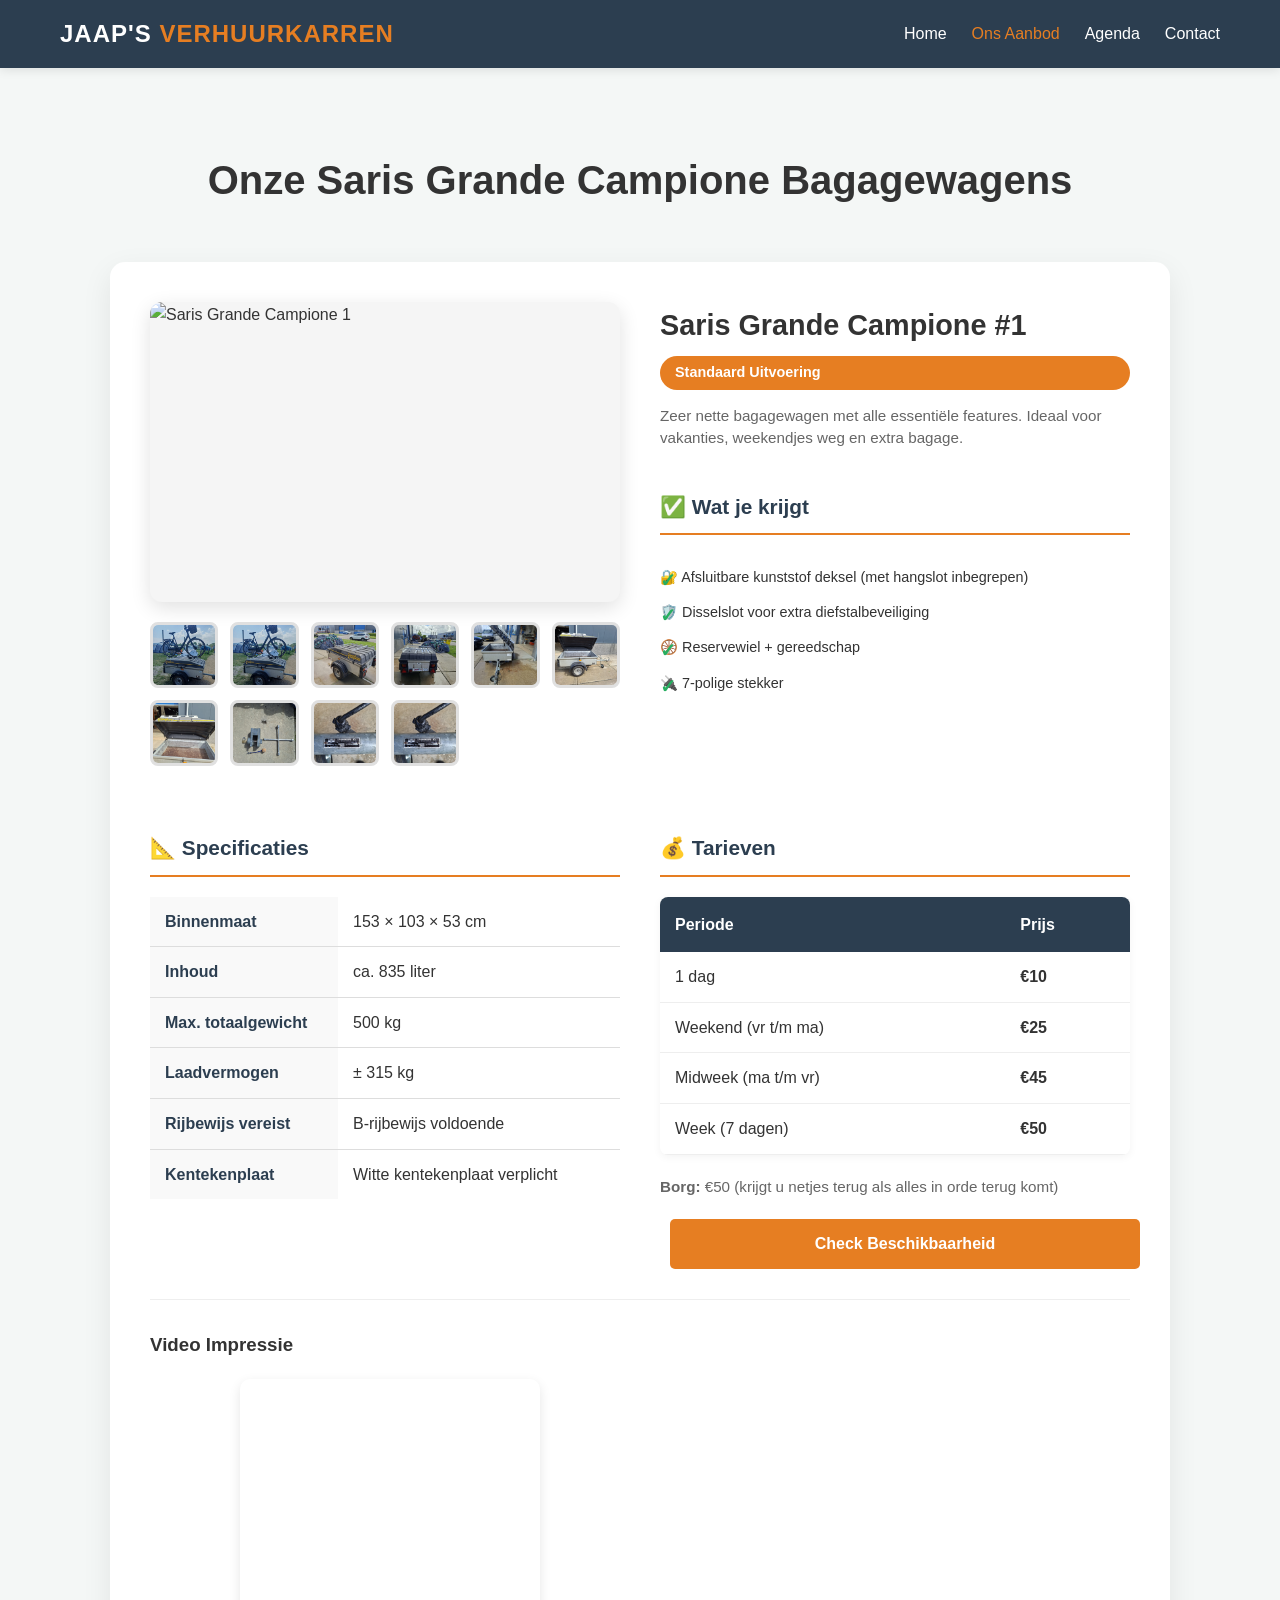
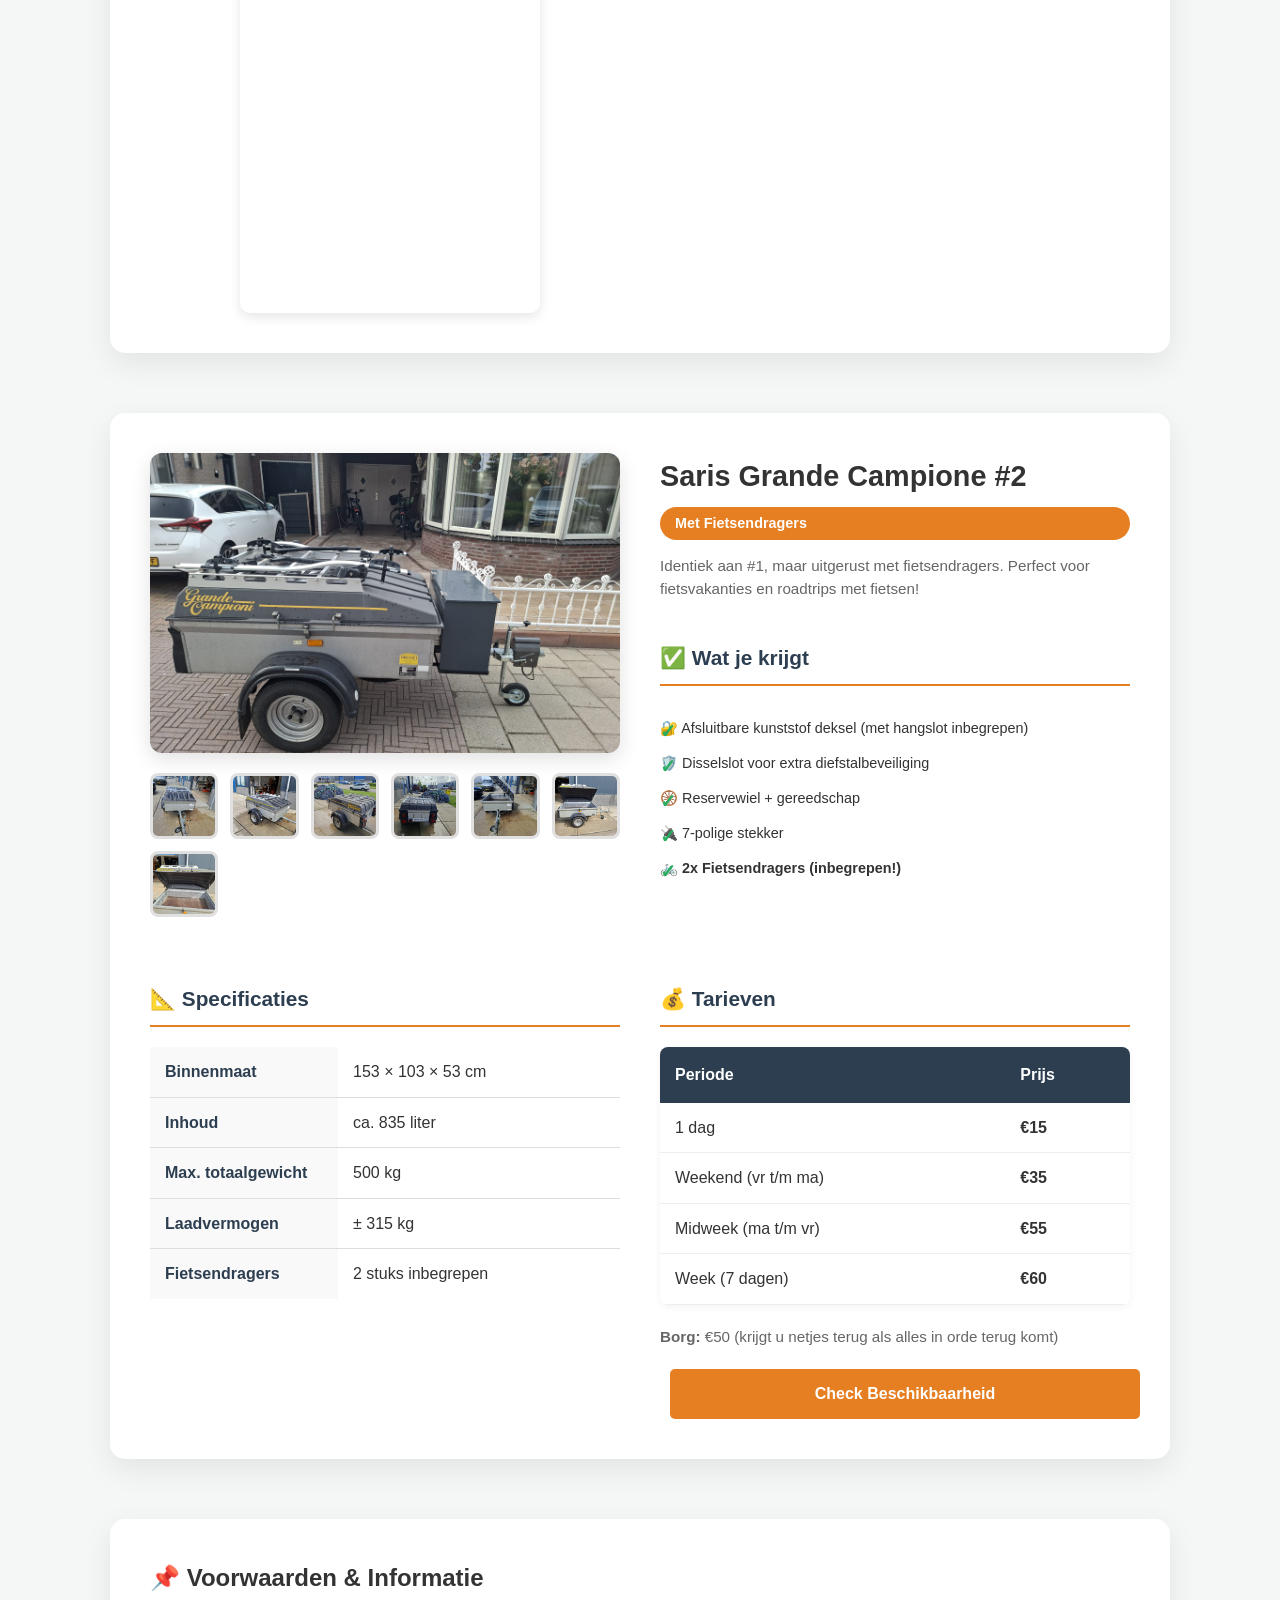
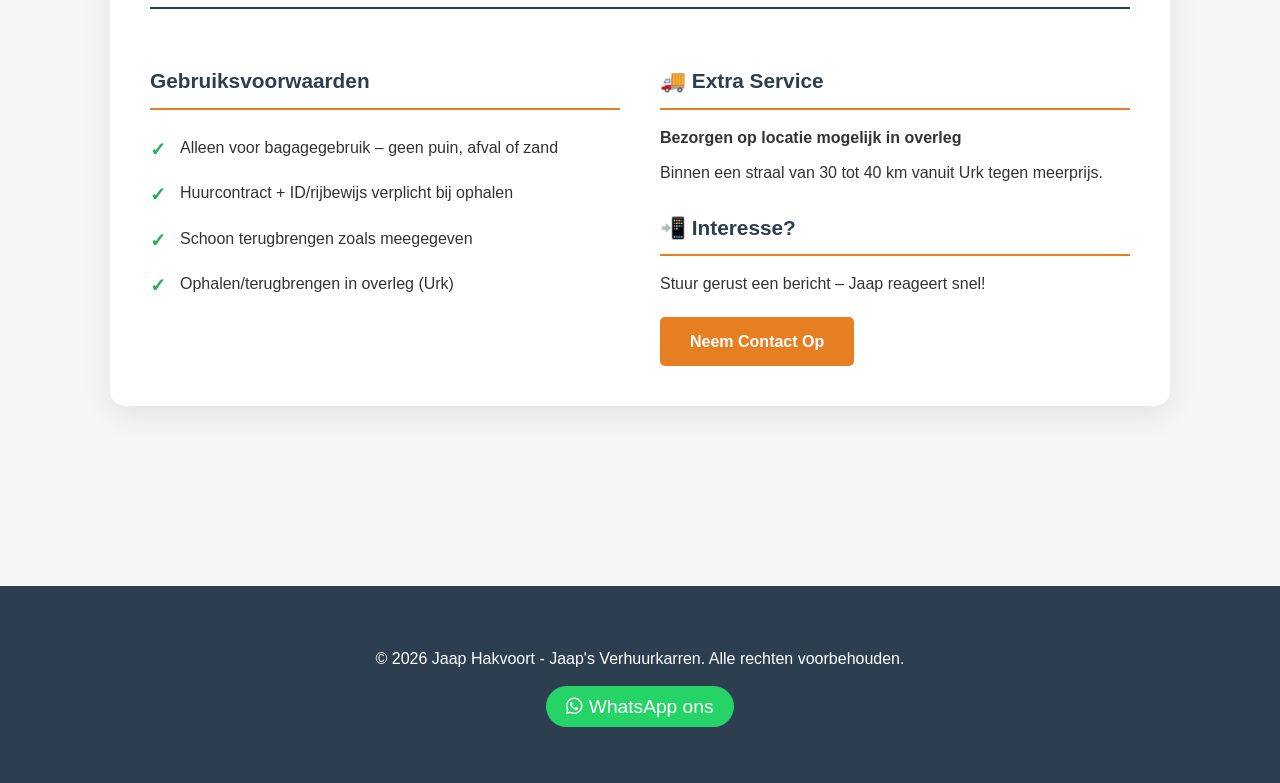
==== pages/aanbod.html @ 3398d0f9 "Update main image source in aanbod.html" ====
<!DOCTYPE html>
<html lang="nl">
<head>
    <meta charset="UTF-8">
    <meta name="viewport" content="width=device-width, initial-scale=1.0">
    <title>Ons Aanbod - Jaap's Verhuurkarren</title>
    <link rel="stylesheet" href="../stylesheet.css">
    <link rel="stylesheet" href="https://cdnjs.cloudflare.com/ajax/libs/font-awesome/6.0.0/css/all.min.css">
    <style>
        /* Lokale overrides voor extra cleanup */
        .section-title {
            font-size: 1.3rem;
            font-weight: bold;
            color: var(--dark);
            margin-top: 25px;
            margin-bottom: 15px;
            border-bottom: 2px solid var(--secondary-color);
            padding-bottom: 10px;
            text-align: left;
        }
        .badge {
            display: inline-block;
            background: var(--secondary-color);
            color: var(--white);
            padding: 5px 15px;
            border-radius: 20px;
            font-size: 0.9rem;
            margin-bottom: 15px;
            font-weight: 600;
        }
        .checklist {
            text-align: left;
            margin: 15px 0;
        }
        .video-container {
            width: 100%;
            border-radius: 10px;
            overflow: hidden;
            box-shadow: 0 4px 12px rgba(0,0,0,0.1);
        }
        .video-grid {
            display: grid;
            grid-template-columns: 1fr 1fr;
            gap: 20px;
            margin-top: 20px;
        }
        
        /* Compact top section layout */
        .trailer-top-section {
            display: grid;
            grid-template-columns: 1fr 1fr;
            gap: 40px;
            margin-bottom: 40px;
            align-items: start;
        }
        
        .trailer-bottom-section {
            display: grid;
            grid-template-columns: 1fr 1fr;
            gap: 40px;
        }
        
        .compact-info {
            display: flex;
            flex-direction: column;
            justify-content: flex-start;
        }
        
        .compact-info h2 {
            font-size: 1.8rem;
            margin-bottom: 8px;
        }
        
        .compact-info > p {
            font-size: 0.95rem;
            color: #666;
            margin-bottom: 15px;
            line-height: 1.5;
        }
        
        .compact-info .checklist {
            margin: 10px 0;
        }
        
        .compact-info .checklist li {
            font-size: 0.9rem;
            padding: 6px 0;
        }
        
        @media (max-width: 1024px) {
            .trailer-top-section,
            .trailer-bottom-section {
                grid-template-columns: 1fr;
                gap: 30px;
            }
        }
        
        @media (max-width: 768px) {
            .video-grid {
                grid-template-columns: 1fr;
            }
            .trailer-detail {
                padding: 20px;
            }
        }
    </style>
</head>
<body>
    <header>
        <nav>
            <div class="logo">Jaap's <span>Verhuurkarren</span></div>
            <ul>
                <li><a href="../index.html">Home</a></li>
                <li><a href="aanbod.html" class="active">Ons Aanbod</a></li>
                <li><a href="agenda.html">Agenda</a></li>
                <li><a href="contact.html">Contact</a></li>
            </ul>
        </nav>
    </header>

    <section class="container" style="padding: 80px 20px;">
        <h1 style="text-align: center; margin-bottom: 50px; font-size: 2.5rem;">Onze Saris Grande Campione Bagagewagens</h1>
        
        <!-- Trailer 1 -->
        <div class="trailer-detail">
            <!-- Top section: Gallery + Quick Info -->
            <div class="trailer-top-section">
                <div class="gallery-container">
                    <div class="main-image-container">
                        <img src="../img/fietskar" id="mainImage1" alt="Saris Grande Campione 1">
                    </div>
                    <div class="thumbnails-grid">
                        
                        <div class="thumbnail" onclick="changeImage('mainImage1', '../img/WhatsApp Image 2026-08-08 at 11.09.18.jpeg', this)" width:50%; height:100%;>
                            <img src="../img/WhatsApp Image 2026-08-08 at 11.09.18.jpeg" alt="Thumbnail">
                        </div>
                        <div class="thumbnail" onclick="changeImage('mainImage1', '../img/WhatsApp Image 2026-08-08 at 11.09.18.jpeg', this)">
                            <img src="../img/WhatsApp Image 2026-08-08 at 11.09.18.jpeg" alt="Thumbnail">
                        </div>
                        <div class="thumbnail" onclick="changeImage('mainImage1', '../img/10.jpeg', this)">
                            <img src="../img/10.jpeg" alt="Thumbnail">
                        </div>
                        <div class="thumbnail" onclick="changeImage('mainImage1', '../img/11.jpeg', this)">
                            <img src="../img/11.jpeg" alt="Thumbnail">
                        </div>
                         <div class="thumbnail" onclick="changeImage('mainImage1', '../img/13.jpeg', this)">
                            <img src="../img/13.jpeg" alt="Thumbnail">
                        </div>
                        <div class="thumbnail" onclick="changeImage('mainImage1', '../img/12.jpeg', this)">
                            <img src="../img/12.jpeg" alt="Thumbnail">
                        </div>
                       <div class="thumbnail" onclick="changeImage('mainImage1', '../img/4.jpeg', this)">
                            <img src="../img/4.jpeg" alt="Thumbnail">
                        </div>
                        <div class="thumbnail" onclick="changeImage('mainImage1', '../img/3.jpeg', this)">
                            <img src="../img/3.jpeg" alt="Thumbnail">
                        </div>
                        <div class="thumbnail" onclick="changeImage('mainImage1', '../img/7.jpeg', this)">
                            <img src="../img/14.jpeg" alt="Thumbnail">
                        </div>
                        <div class="thumbnail" onclick="changeImage('mainImage1', '../img/14.jpeg', this)">
                            <img src="../img/14.jpeg" alt="Thumbnail">
                        </div>
                        
                        
                    </div>
                </div>

                <div class="compact-info">
                    <h2>Saris Grande Campione #1</h2>
                    <span class="badge">Standaard Uitvoering</span>
                    <p>Zeer nette bagagewagen met alle essentiële features. Ideaal voor vakanties, weekendjes weg en extra bagage.</p>

                    <div class="section-title">✅ Wat je krijgt</div>
                    <ul class="checklist">
                        <li>🔐 Afsluitbare kunststof deksel (met hangslot inbegrepen)</li>
                        <li>🛡️ Disselslot voor extra diefstalbeveiliging</li>
                        <li>🛞 Reservewiel + gereedschap</li>
                        <li>🔌 7-polige stekker</li>
                    </ul>
                </div>
            </div>

            <!-- Bottom section: Specs & Pricing -->
            <div class="trailer-bottom-section">
                <div>
                    <div class="section-title">📐 Specificaties</div>
                    <table class="specs-table">
                        <tr><td>Binnenmaat</td><td>153 × 103 × 53 cm</td></tr>
                        <tr><td>Inhoud</td><td>ca. 835 liter</td></tr>
                        <tr><td>Max. totaalgewicht</td><td>500 kg</td></tr>
                        <tr><td>Laadvermogen</td><td>± 315 kg</td></tr>
                        <tr><td>Rijbewijs vereist</td><td>B-rijbewijs voldoende</td></tr>
                        <tr><td>Kentekenplaat</td><td>Witte kentekenplaat verplicht</td></tr>
                    </table>
                </div>

                <div>
                    <div class="section-title">💰 Tarieven</div>
                    <table class="pricing-table">
                        <tr>
                            <th>Periode</th>
                            <th>Prijs</th>
                        </tr>
                        <tr><td>1 dag</td><td><strong>€10</strong></td></tr>
                        <tr><td>Weekend (vr t/m ma)</td><td><strong>€25</strong></td></tr>
                        <tr><td>Midweek (ma t/m vr)</td><td><strong>€45</strong></td></tr>
                        <tr><td>Week (7 dagen)</td><td><strong>€50</strong></td></tr>
                    </table>
                    <p style="margin-top: 15px; font-size: 0.95rem; color: #666;"><strong>Borg:</strong> €50 (krijgt u netjes terug als alles in orde terug komt)</p>
                    <a href="agenda.html" class="btn" style="margin-top: 20px; width: 100%; text-align: center;">Check Beschikbaarheid</a>
                </div>
            </div>

            <div class="video-section">
                <h3 style="margin-bottom: 20px;">Video Impressie</h3>
                <div class="video-grid">
                   
                    <div class="video-container" style="aspect-ratio: 9/16; max-width: 300px; margin: 0 auto;">
                        <iframe src="https://player.vimeo.com/video/1192032567?badge=0&amp;autopause=0" style="width:100%; height:100%; border:none;" allowfullscreen></iframe>
                    </div>
                </div>
            </div>
        </div>

        <!-- Trailer 2 -->
        <div class="trailer-detail">
            <!-- Top section: Gallery + Quick Info -->
            <div class="trailer-top-section">
                <div class="gallery-container">
                    
                    <div class="main-image-container">
                        <img src="../img/a4.jpeg" id="mainImage1" alt="Saris Grande Campione 1">
                    </div>
                    <div class="thumbnails-grid">
                        
                        <div class="thumbnail" onclick="changeImage('mainImage1', '../img/a4.jpeg', this)">
                            <img src="../img/8.jpeg" alt="Thumbnail">
                        </div>
                        <div class="thumbnail" onclick="changeImage('mainImage1', '../img/a1.jpeg', this)">
                            <img src="../img/9.jpeg" alt="Thumbnail">
                        </div>
                        <div class="thumbnail" onclick="changeImage('mainImage1', '../img/a5.jpeg', this)">
                            <img src="../img/10.jpeg" alt="Thumbnail">
                        </div>
                        <div class="thumbnail" onclick="changeImage('mainImage1', '../img/a6.jpeg', this)">
                            <img src="../img/11.jpeg" alt="Thumbnail">
                        </div>
                         <div class="thumbnail" onclick="changeImage('mainImage1', '../img/a7.jpeg', this)">
                            <img src="../img/13.jpeg" alt="Thumbnail">
                        </div>
                        <div class="thumbnail" onclick="changeImage('mainImage1', '../img/a9.jpeg', this)">
                            <img src="../img/12.jpeg" alt="Thumbnail">
                        </div>
                       <div class="thumbnail" onclick="changeImage('mainImage1', '../img/a11.jpeg', this)">
                            <img src="../img/4.jpeg" alt="Thumbnail">
                        </div>
                       
                        
                        
                    </div>
                </div>

                <div class="compact-info">
                    <h2>Saris Grande Campione #2</h2>
                    <span class="badge">Met Fietsendragers</span>
                    <p>Identiek aan #1, maar uitgerust met fietsendragers. Perfect voor fietsvakanties en roadtrips met fietsen!</p>

                    <div class="section-title">✅ Wat je krijgt</div>
                    <ul class="checklist">
                        <li>🔐 Afsluitbare kunststof deksel (met hangslot inbegrepen)</li>
                        <li>🛡️ Disselslot voor extra diefstalbeveiliging</li>
                        <li>🛞 Reservewiel + gereedschap</li>
                        <li>🔌 7-polige stekker</li>
                        <li>🚲 <strong>2x Fietsendragers (inbegrepen!)</strong></li>
                    </ul>
                </div>
            </div>

            <!-- Bottom section: Specs & Pricing -->
            <div class="trailer-bottom-section">
                <div>
                    <div class="section-title">📐 Specificaties</div>
                    <table class="specs-table">
                        <tr><td>Binnenmaat</td><td>153 × 103 × 53 cm</td></tr>
                        <tr><td>Inhoud</td><td>ca. 835 liter</td></tr>
                        <tr><td>Max. totaalgewicht</td><td>500 kg</td></tr>
                        <tr><td>Laadvermogen</td><td>± 315 kg</td></tr>
                        <tr><td>Fietsendragers</td><td>2 stuks inbegrepen</td></tr>
                    </table>
                </div>

                <div>
                    <div class="section-title">💰 Tarieven</div>
                    <table class="pricing-table">
                        <tr>
                            <th>Periode</th>
                            <th>Prijs</th>
                        </tr>
                        <tr><td>1 dag</td><td><strong>€15</strong></td></tr>
                        <tr><td>Weekend (vr t/m ma)</td><td><strong>€35</strong></td></tr>
                        <tr><td>Midweek (ma t/m vr)</td><td><strong>€55</strong></td></tr>
                        <tr><td>Week (7 dagen)</td><td><strong>€60</strong></td></tr>
                    </table>
                    <p style="margin-top: 15px; font-size: 0.95rem; color: #666;"><strong>Borg:</strong> €50 (krijgt u netjes terug als alles in orde terug komt)</p>
                    <a href="agenda.html" class="btn" style="margin-top: 20px; width: 100%; text-align: center;">Check Beschikbaarheid</a>
                </div>
            </div>
        </div>

        <!-- Voorwaarden -->
        <div class="trailer-detail" style="text-align: left;">
            <h2 style="margin-bottom: 30px; border-bottom: 2px solid var(--dark); padding-bottom: 10px;">📌 Voorwaarden & Informatie</h2>
            
            <div style="display: grid; grid-template-columns: repeat(auto-fit, minmax(250px, 1fr)); gap: 40px;">
                <div>
                    <div class="section-title">Gebruiksvoorwaarden</div>
                    <ul class="checklist">
                        <li>Alleen voor bagagegebruik – geen puin, afval of zand</li>
                        <li>Huurcontract + ID/rijbewijs verplicht bij ophalen</li>
                        <li>Schoon terugbrengen zoals meegegeven</li>
                        <li>Ophalen/terugbrengen in overleg (Urk)</li>
                    </ul>
                </div>
                <div>
                    <div class="section-title">🚚 Extra Service</div>
                    <p style="margin-bottom: 10px;"><strong>Bezorgen op locatie mogelijk in overleg</strong></p>
                    <p>Binnen een straal van 30 tot 40 km vanuit Urk tegen meerprijs.</p>
                    
                    <div class="section-title">📲 Interesse?</div>
                    <p style="margin-bottom: 20px;">Stuur gerust een bericht – Jaap reageert snel!</p>
                    <a href="contact.html" class="btn" style="margin: 0;">Neem Contact Op</a>
                </div>
            </div>
        </div>
    </section>

    <footer>
        <div class="container">
            <p>&copy; 2026 Jaap Hakvoort - Jaap's Verhuurkarren. Alle rechten voorbehouden.</p>
            <div class="socials">
                <a href="#" id="whatsapp-link"><i class="fab fa-whatsapp"></i> WhatsApp ons</a>
            </div>
        </div>
    </footer>

    <script>
        function changeImage(targetId, src, thumbElement) {
            const mainImg = document.getElementById(targetId);
            mainImg.style.opacity = '0';
            
            setTimeout(() => {
                mainImg.src = src;
                mainImg.style.opacity = '1';
            }, 300);

            // Update active state thumbnails
            const thumbnails = thumbElement.parentElement.getElementsByClassName('thumbnail');
            for (let thumb of thumbnails) {
                thumb.classList.remove('active');
            }
            thumbElement.classList.add('active');
        }
    </script>
    <script src="../javascript.js"></script>
</body>
</html>
---- stylesheet.css ----
/* Global Styles */
:root {
    --primary-color: #2c3e50; /* Modern Deep Blue */
    --secondary-color: #e67e22; /* Action Orange */
    --light-bg: #f4f7f6;
    --text-color: #333;
    --white: #ffffff;
    --grey: #bdc3c7;
    --dark: #2c3e50;
    --accent: #3498db;
    --success: #27ae60;
}

* {
    margin: 0;
    padding: 0;
    box-sizing: border-box;
    font-family: 'Segoe UI', Tahoma, Geneva, Verdana, sans-serif;
}

body {
    background-color: var(--light-bg);
    color: var(--text-color);
    line-height: 1.6;
}

.container {
    max-width: 1100px;
    margin: 0 auto;
    padding: 0 30px;
}

/* Header & Nav */
header {
    background: var(--dark);
    color: var(--white);
    padding: 15px 0;
    position: sticky;
    top: 0;
    z-index: 1000;
    box-shadow: 0 2px 10px rgba(0,0,0,0.1);
}

nav {
    display: flex;
    justify-content: space-between;
    align-items: center;
    max-width: 1200px;
    margin: 0 auto;
    padding: 0 20px;
}

.logo {
    font-size: 24px;
    font-weight: bold;
    text-transform: uppercase;
    letter-spacing: 1px;
}

.logo span {
    color: var(--secondary-color);
}

nav ul {
    display: flex;
    list-style: none;
}

nav ul li {
    margin-left: 25px;
}

nav ul li a {
    color: var(--white);
    text-decoration: none;
    font-weight: 500;
    transition: color 0.3s ease;
}

nav ul li a:hover, nav ul li a.active {
    color: var(--secondary-color);
}

/* Hero Section */
.hero {
    height: 80vh;
    background-size: cover;
    background-position: center;
    display: flex;
    align-items: center;
    justify-content: center;
    text-align: center;
    color: var(--white);
}

.hero-content h1 {
    font-size: 3.5rem;
    margin-bottom: 20px;
}

.hero-content p {
    font-size: 1.2rem;
    margin-bottom: 30px;
}

.hero-btns {
    display: flex;
    justify-content: center;
    gap: 15px;
    flex-wrap: wrap;
}

.btn {
    display: inline-block;
    padding: 12px 30px;
    background: var(--secondary-color);
    color: var(--white);
    text-decoration: none;
    border-radius: 5px;
    font-weight: bold;
    transition: background 0.3s ease;
    margin: 0 10px;
    border: none;
    cursor: pointer;
}

.btn:hover {
    background: #d35400;
}

.btn-secondary {
    background: var(--accent);
}

.btn-secondary:hover {
    background: #2980b9;
}

/* Intro Section */
.intro-section {
    padding: 60px 0;
    background: var(--white);
    text-align: center;
}

.intro-text h2 {
    font-size: 2rem;
    margin-bottom: 20px;
    color: var(--dark);
}

.intro-text p {
    font-size: 1.1rem;
    line-height: 1.8;
    margin-bottom: 15px;
}

/* Features */
.features {
    padding: 80px 0;
    background: var(--light-bg);
    text-align: center;
}

.features .container {
    display: flex;
    justify-content: space-around;
    flex-wrap: wrap;
}

.feature {
    flex: 1;
    min-width: 250px;
    padding: 20px;
    margin: 10px;
}

.feature i {
    font-size: 3rem;
    color: var(--secondary-color);
    margin-bottom: 20px;
}

.feature h3 {
    margin-bottom: 15px;
}

/* Trailer Preview */
.trailer-preview {
    padding: 80px 0;
    background: var(--white);
}

.trailer-preview h2 {
    text-align: center;
    margin-bottom: 40px;
    font-size: 2.5rem;
}

.trailer-detail {
    padding: 40px;
    background: var(--white);
    margin-bottom: 60px;
    border-radius: 15px;
    box-shadow: 0 10px 30px rgba(0,0,0,0.08);
}

/* Gallery Styles */
.gallery-container {
    flex: 1;
    min-width: 300px;
    max-width: 600px;
}

.main-image-container {
    width: 100%;
    margin-bottom: 20px;
    border-radius: 12px;
    overflow: hidden;
    box-shadow: 0 6px 20px rgba(0,0,0,0.12);
    background: #f5f5f5;
}

.main-image-container img {
    width: 100%;
    height: 400px;
    object-fit: cover;
    display: block;
    transition: opacity 0.3s ease;
}

.thumbnails-grid {
    display: grid;
    grid-template-columns: repeat(auto-fill, minmax(70px, 1fr));
    gap: 12px;
}

.thumbnail {
    cursor: pointer;
    border-radius: 8px;
    overflow: hidden;
    border: 3px solid #e0e0e0;
    transition: all 0.25s ease;
    background: #f9f9f9;
}

.thumbnail:hover {
    border-color: var(--secondary-color);
    transform: scale(1.05);
    box-shadow: 0 2px 8px rgba(230, 126, 34, 0.2);
}

.thumbnail.active {
    border-color: var(--secondary-color);
    box-shadow: 0 4px 12px rgba(230, 126, 34, 0.4);
}

.thumbnail img {
    width: 100%;
    height: 70px;
    object-fit: cover;
    display: block;
}

.trailer-flex {
    display: flex;
    gap: 50px;
    align-items: flex-start;
    flex-wrap: wrap;
}

.trailer-info {
    flex: 1.2;
    min-width: 300px;
}

.video-section {
    margin-top: 30px;
    padding-top: 30px;
    border-top: 1px solid #eee;
}


.trailer-grid {
    display: grid;
    grid-template-columns: repeat(auto-fit, minmax(300px, 1fr));
    gap: 30px;
}

.trailer-card {
    background: var(--light-bg);
    border-radius: 10px;
    overflow: hidden;
    box-shadow: 0 5px 15px rgba(0,0,0,0.1);
    transition: transform 0.3s ease;
}

.trailer-card:hover {
    transform: translateY(-10px);
}

.trailer-card img {
    width: 100%;
    height: 250px;
    object-fit: cover;
}

.card-body {
    padding: 20px;
    text-align: center;
}

.card-body h3 {
    margin-bottom: 10px;
}

.card-subtitle {
    color: var(--secondary-color);
    font-weight: bold;
    margin-bottom: 10px;
}

.btn-small {
    display: inline-block;
    padding: 8px 20px;
    background: var(--dark);
    color: var(--white);
    text-decoration: none;
    border-radius: 3px;
    margin-top: 15px;
}

/* CTA Section */
.cta-section {
    padding: 60px 0;
    background: linear-gradient(135deg, var(--dark) 0%, var(--accent) 100%);
    color: var(--white);
    text-align: center;
}

.cta-section h2 {
    font-size: 2.5rem;
    margin-bottom: 15px;
}

.cta-section p {
    font-size: 1.1rem;
    margin-bottom: 20px;
}

/* Footer */
footer {
    background: var(--dark);
    color: var(--white);
    padding: 60px 0;
    text-align: center;
    margin-top: 40px;
}

.socials {
    margin-top: 20px;
}

.socials a {
    color: var(--white);
    text-decoration: none;
    font-size: 1.2rem;
    background: #25d366; /* WhatsApp Green */
    padding: 10px 20px;
    border-radius: 50px;
    transition: opacity 0.3s ease;
}

.socials a:hover {
    opacity: 0.8;
}

/* Pricing Tables */
.pricing-table {
    width: 100%;
    border-collapse: collapse;
    margin: 20px 0;
    background: var(--white);
    border-radius: 8px;
    overflow: hidden;
    box-shadow: 0 2px 8px rgba(0,0,0,0.05);
}

.pricing-table th {
    background: var(--dark);
    color: var(--white);
    padding: 15px;
    text-align: left;
    font-weight: bold;
}

.pricing-table td {
    padding: 12px 15px;
    border-bottom: 1px solid #eee;
}

.pricing-table tr:hover {
    background: #f9f9f9;
}

/* Specs Table */
.specs-table {
    width: 100%;
    border-collapse: collapse;
    margin-top: 20px;
}

.specs-table td {
    padding: 12px 15px;
    border-bottom: 1px solid #ddd;
}

.specs-table td:first-child {
    font-weight: bold;
    color: var(--primary-color);
    width: 40%;
    background: #f9f9f9;
}

.specs-table tr:last-child td {
    border-bottom: none;
}

/* Checklist Styles */
.checklist {
    list-style: none;
    padding: 0;
    margin: 20px 0;
    text-align: center;
}

.checklist li {
    padding: 10px 0;
    padding-left: 30px;
    position: relative;
}

.checklist li:before {
    content: "✓";
    position: absolute;
    left: 0;
    color: var(--success);
    font-weight: bold;
    font-size: 1.2rem;
}

/* Agenda / Calendar Styles */
.calendar-container {
    background: var(--white);
    padding: 30px;
    border-radius: 10px;
    box-shadow: 0 5px 15px rgba(0,0,0,0.1);
    margin-top: 30px;
}

#calendar {
    display: grid;
    grid-template-columns: repeat(7, 1fr);
    gap: 5px;
}

.calendar-header {
    display: flex;
    justify-content: space-between;
    align-items: center;
    margin-bottom: 20px;
}

.day {
    padding: 15px;
    text-align: center;
    border: 1px solid #eee;
    background: #fafafa;
}

.day.header {
    background: var(--dark);
    color: var(--white);
    font-weight: bold;
}

.day.available {
    background: #e8f5e9;
    color: #2e7d32;
    cursor: pointer;
}

.day.booked {
    background: #ffebee;
    color: #c62828;
    text-decoration: line-through;
}

/* Responsive */
@media (max-width: 768px) {
    nav {
        flex-direction: column;
    }
    nav ul {
        margin-top: 15px;
    }
    nav ul li {
        margin: 0 10px;
    }
    .hero-content h1 {
        font-size: 2.5rem;
    }
    .intro-text h2 {
        font-size: 1.5rem;
    }
    .hero-btns {
        flex-direction: column;
    }
    .hero-btns .btn {
        width: 100%;
    }
}

    .trailer-flex {
        flex-direction: column;
        gap: 30px;
    }
    .gallery-container {
        max-width: 100%;
    }
    .main-image-container img {
        height: 300px;
    }
    .thumbnails-grid {
        grid-template-columns: repeat(auto-fill, minmax(60px, 1fr));
    }
    .thumbnail img {
        height: 60px;
    }
    .video-grid {
        grid-template-columns: 1fr;
    }
}
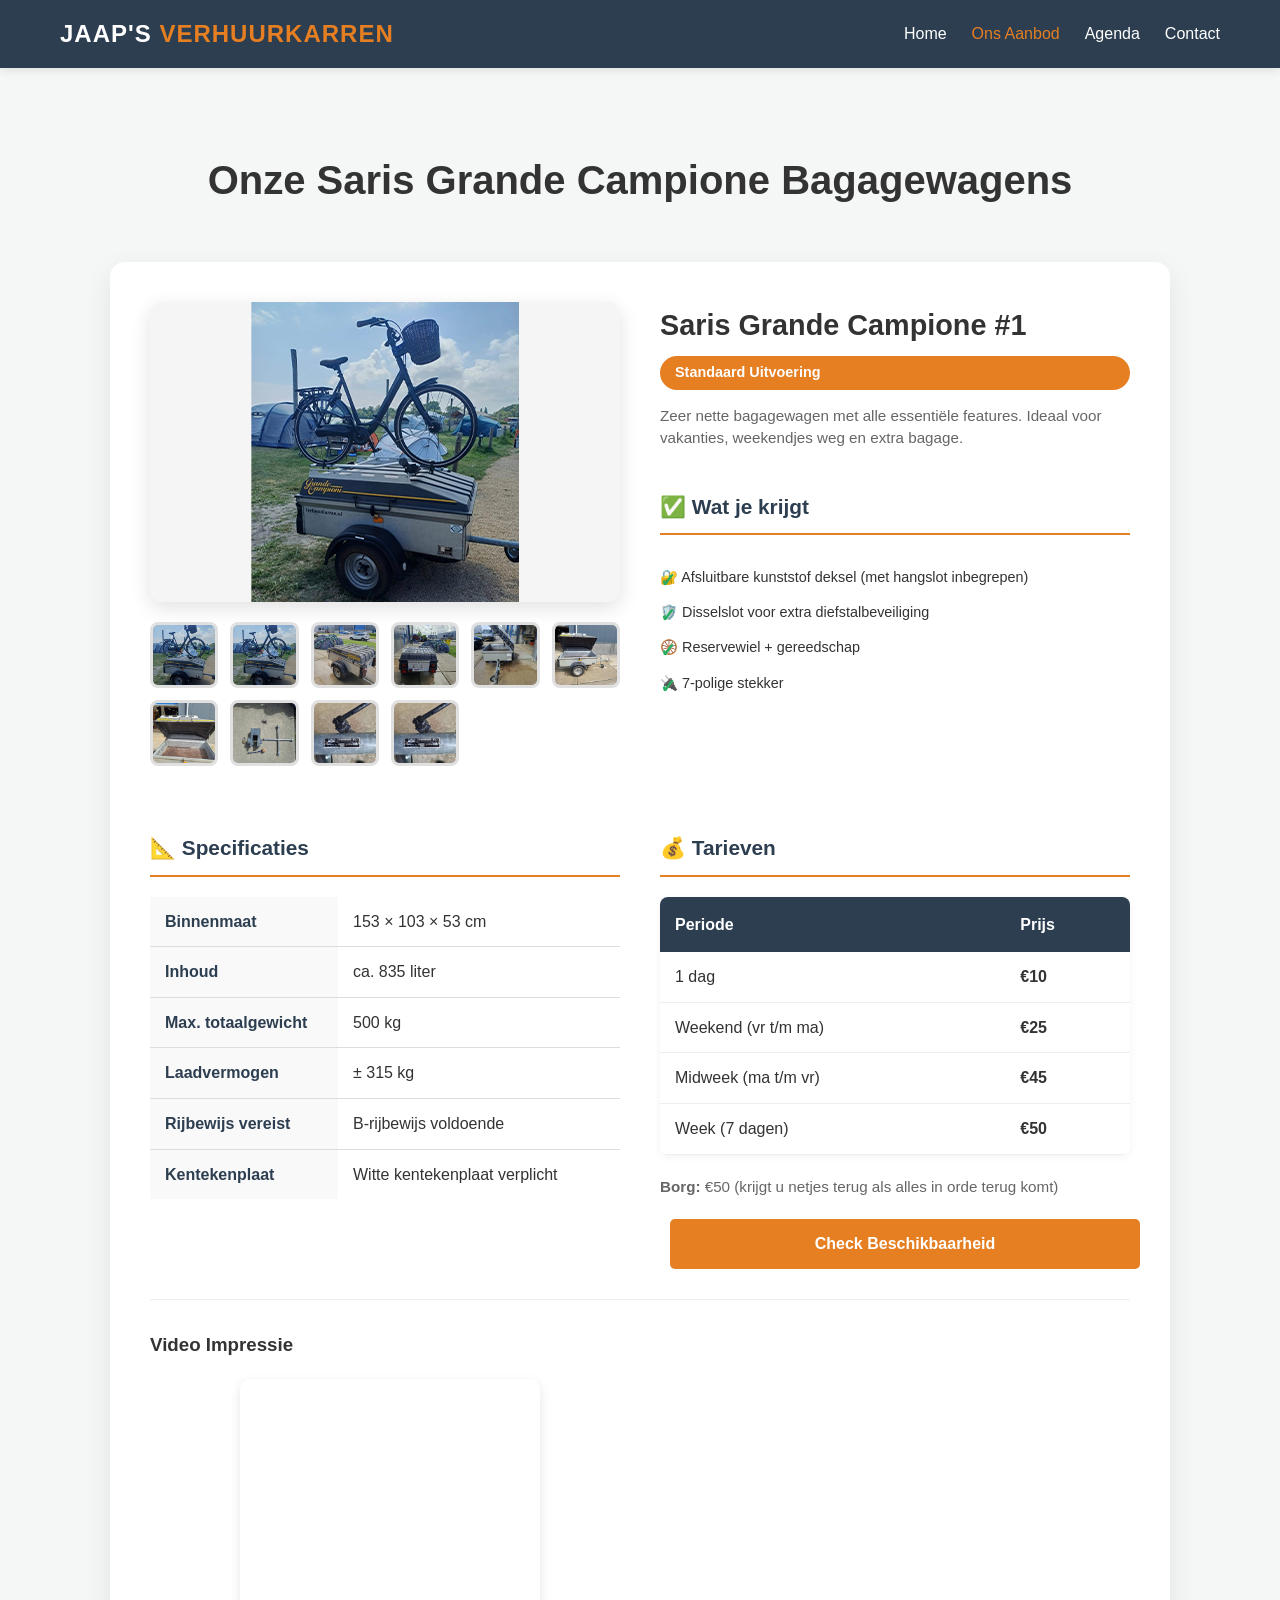
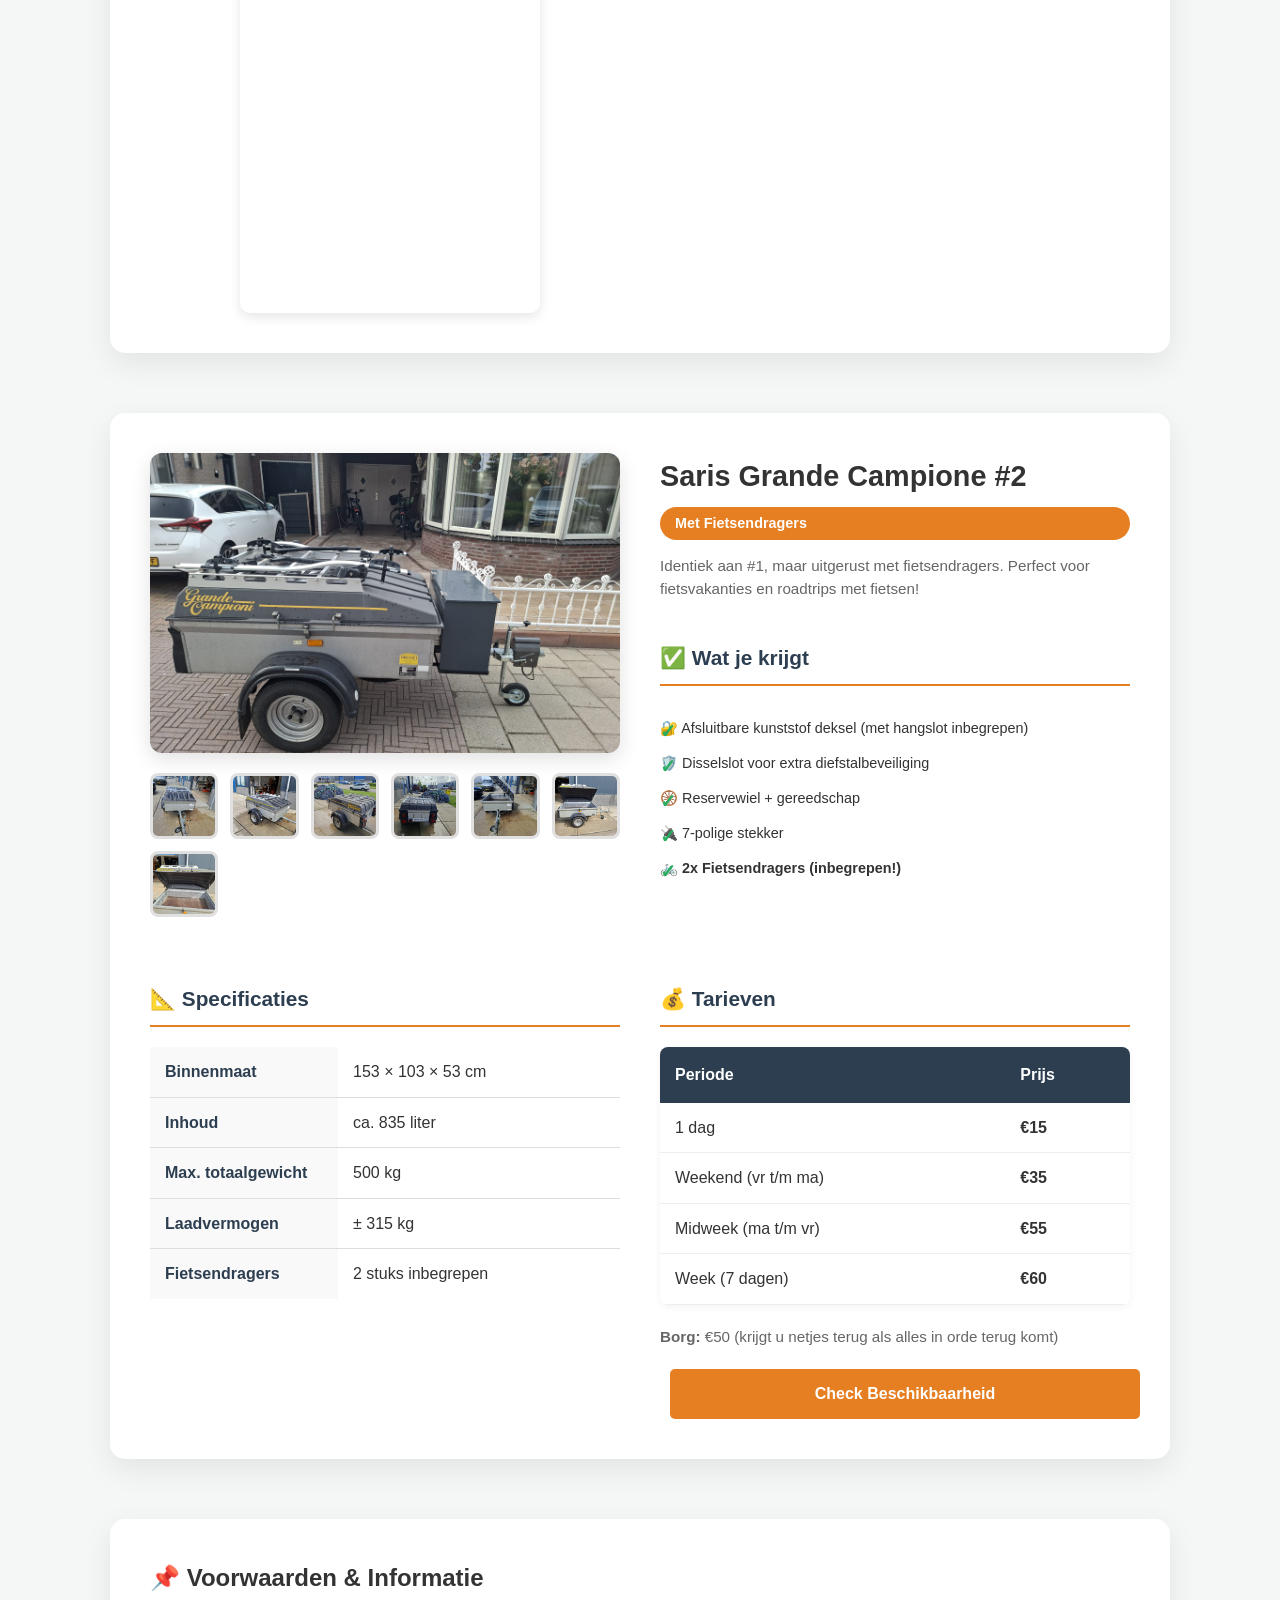
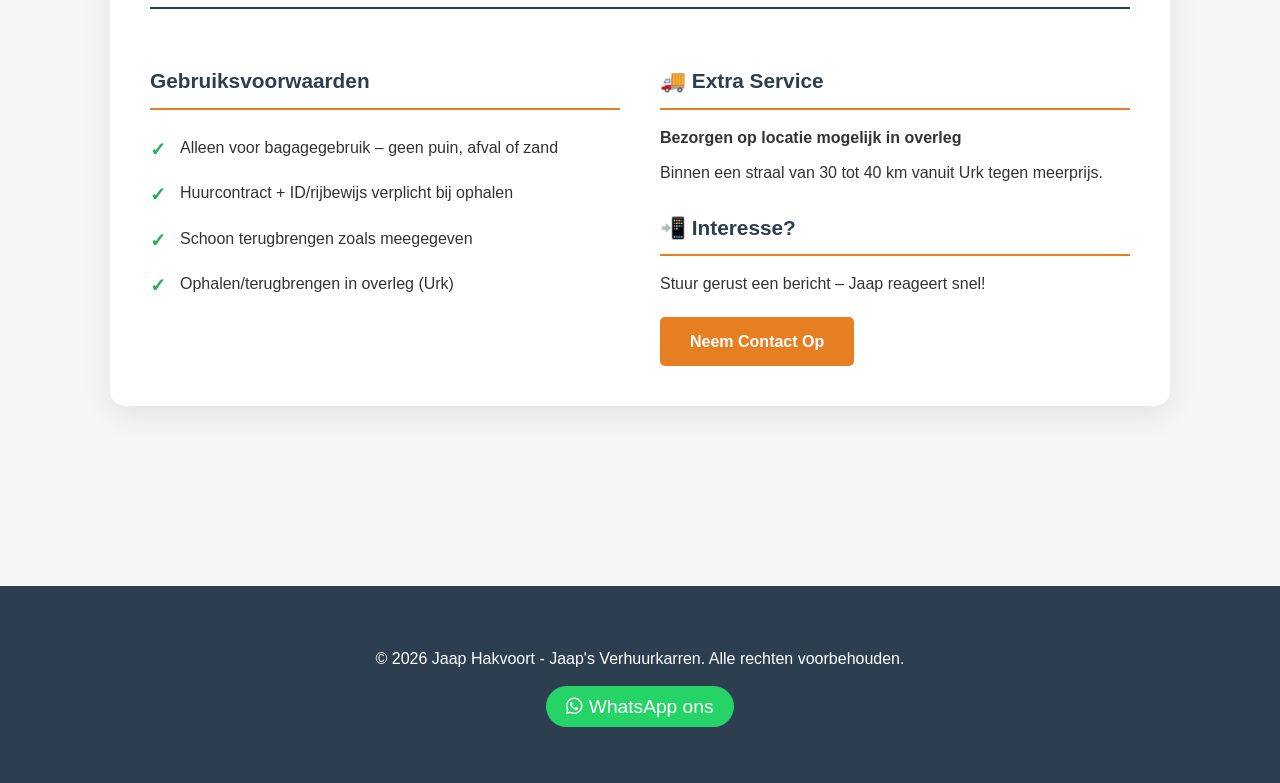
==== commit dff4c60f: "Fix image source for main image in aanbod.html" ====
--- a/pages/aanbod.html
+++ b/pages/aanbod.html
@@ -127,7 +127,7 @@
             <div class="trailer-top-section">
                 <div class="gallery-container">
                     <div class="main-image-container">
-                        <img src="../img/fietskar" id="mainImage1" alt="Saris Grande Campione 1">
+                        <img src="../img/fietskar.png" id="mainImage1" alt="Saris Grande Campione 1">
                     </div>
                     <div class="thumbnails-grid">
                         
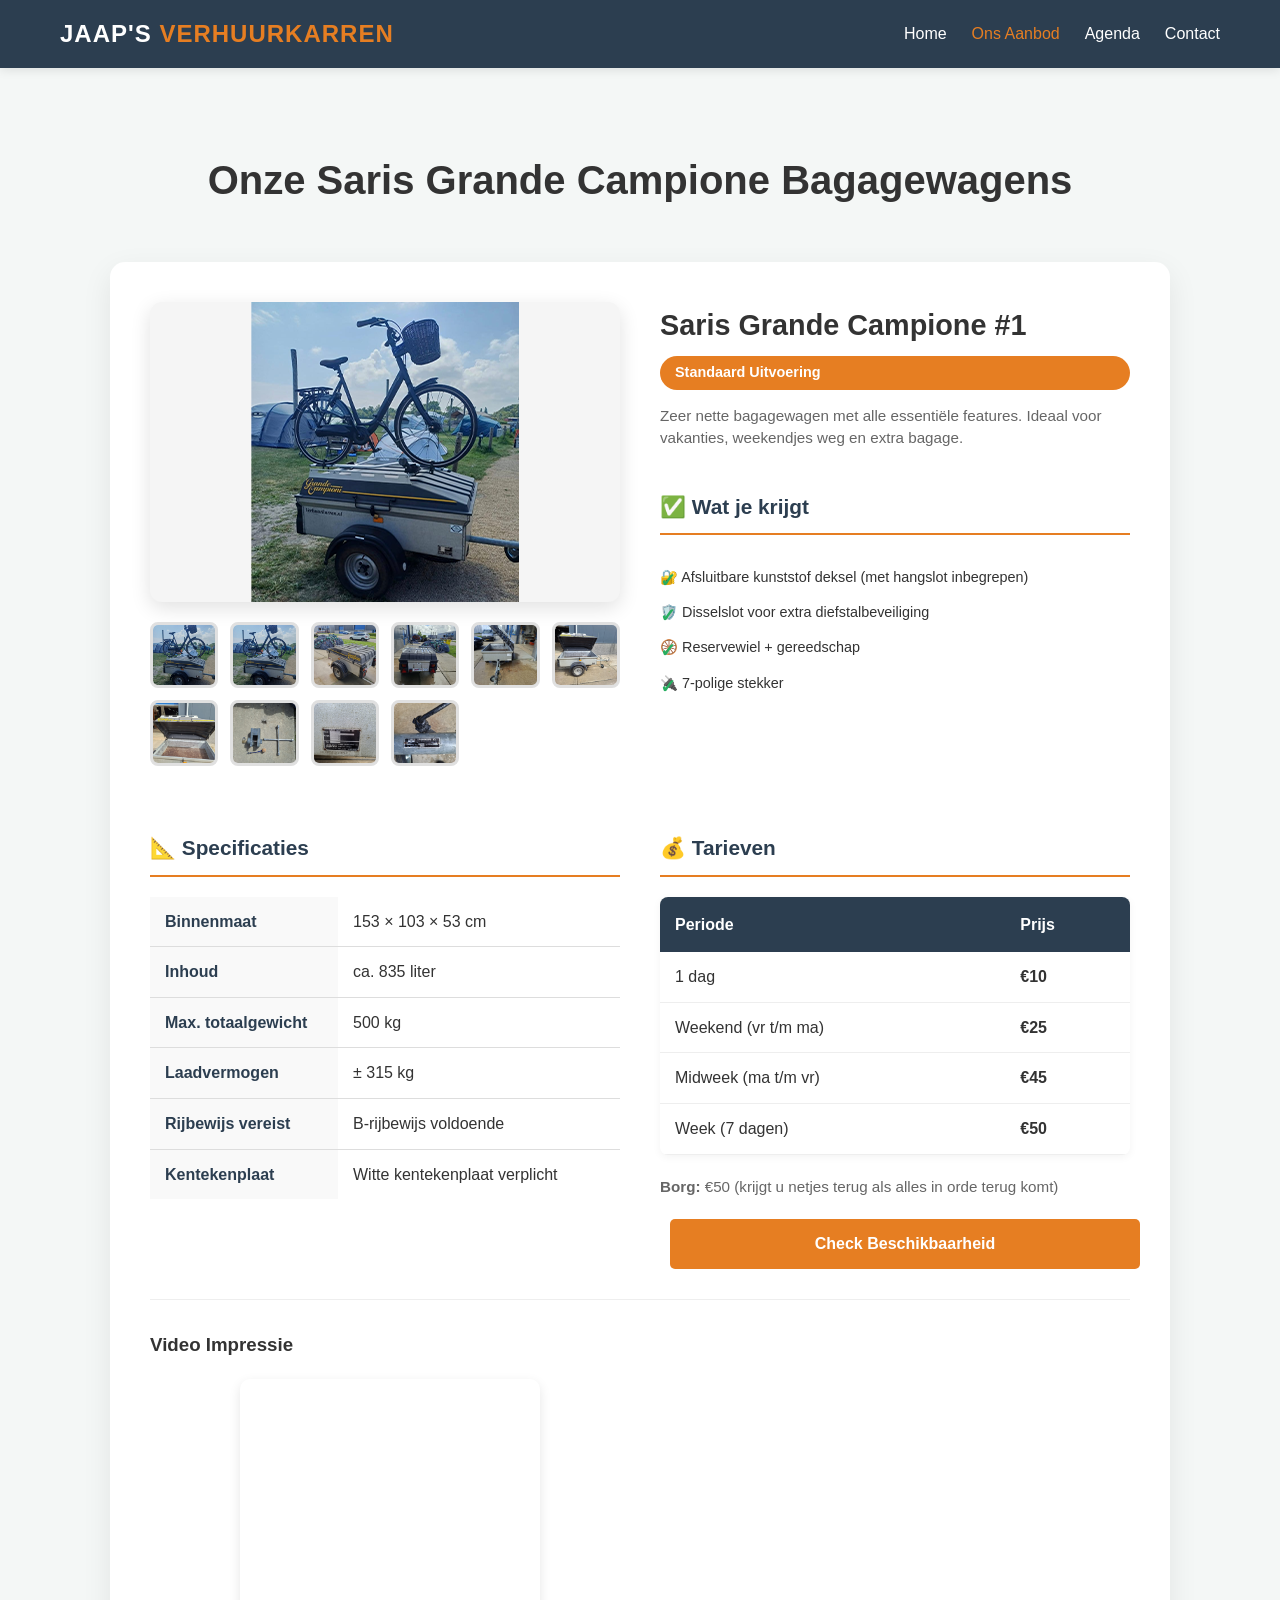
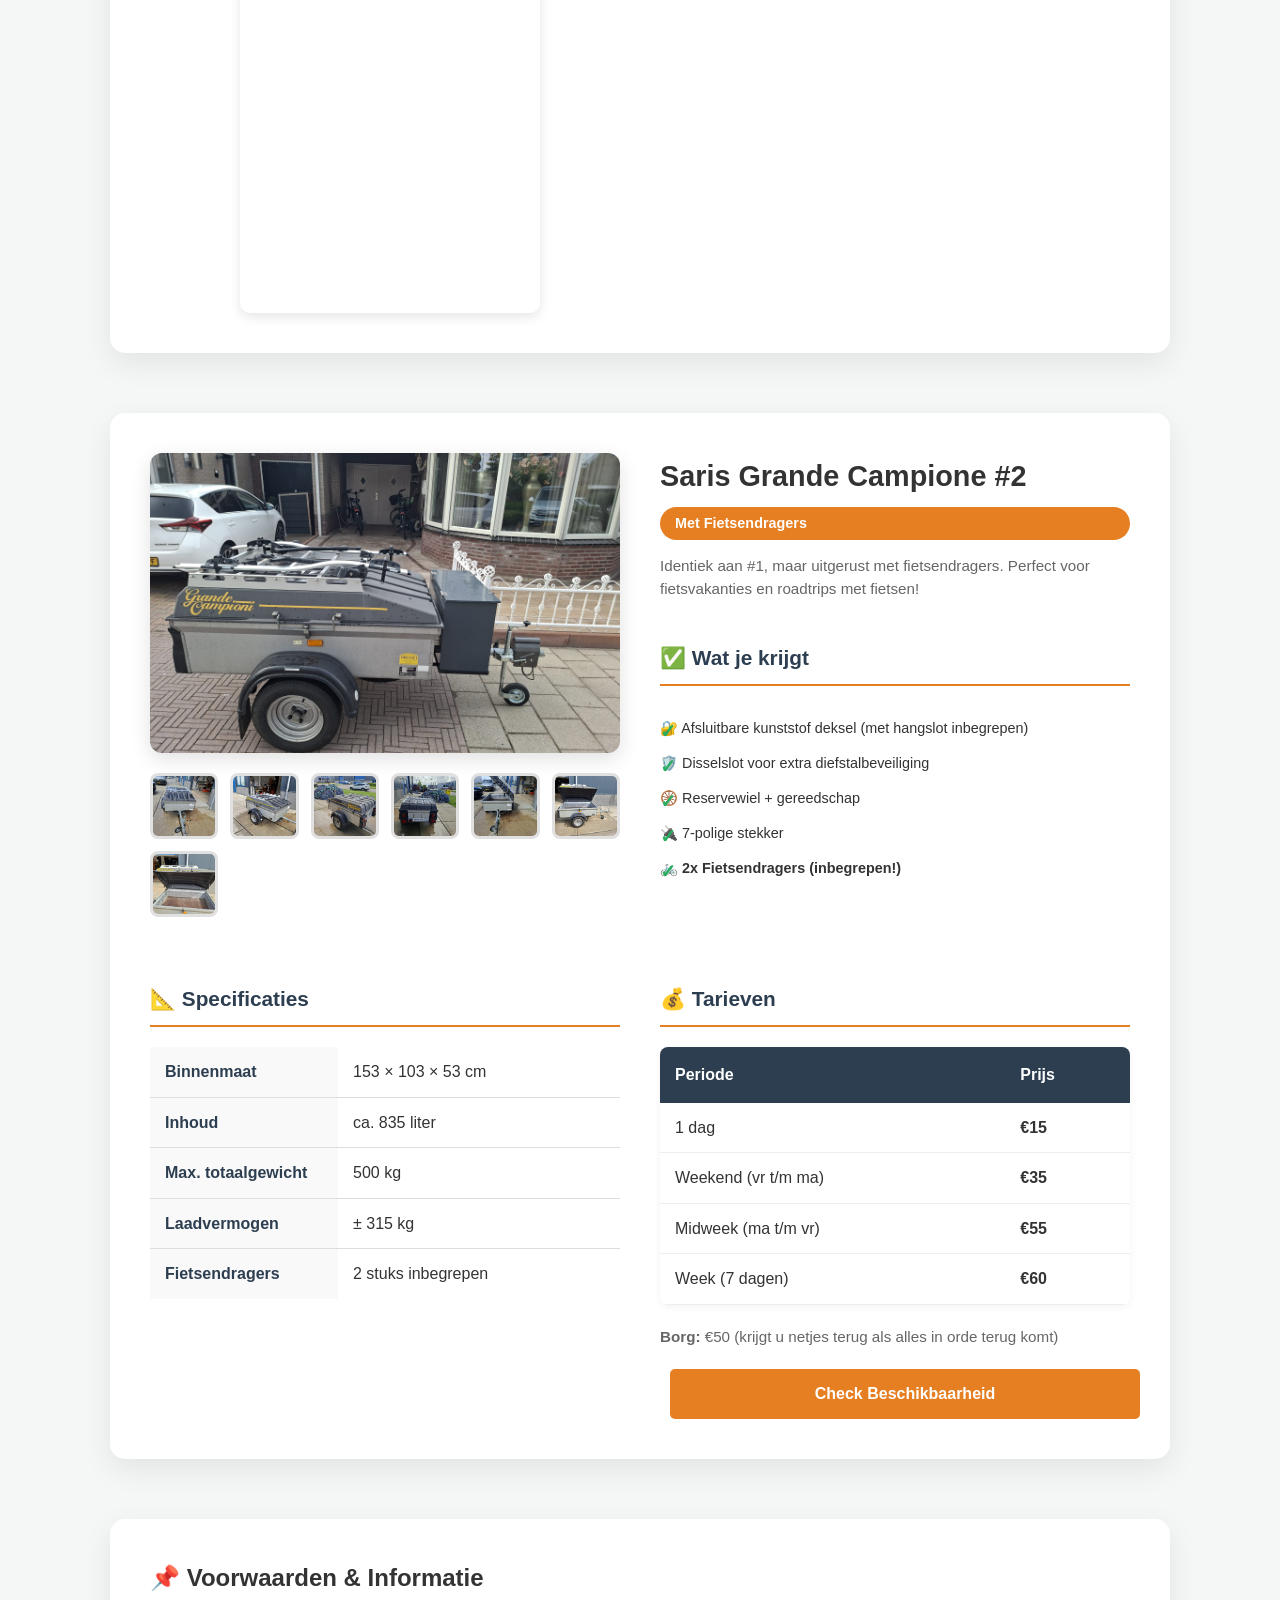
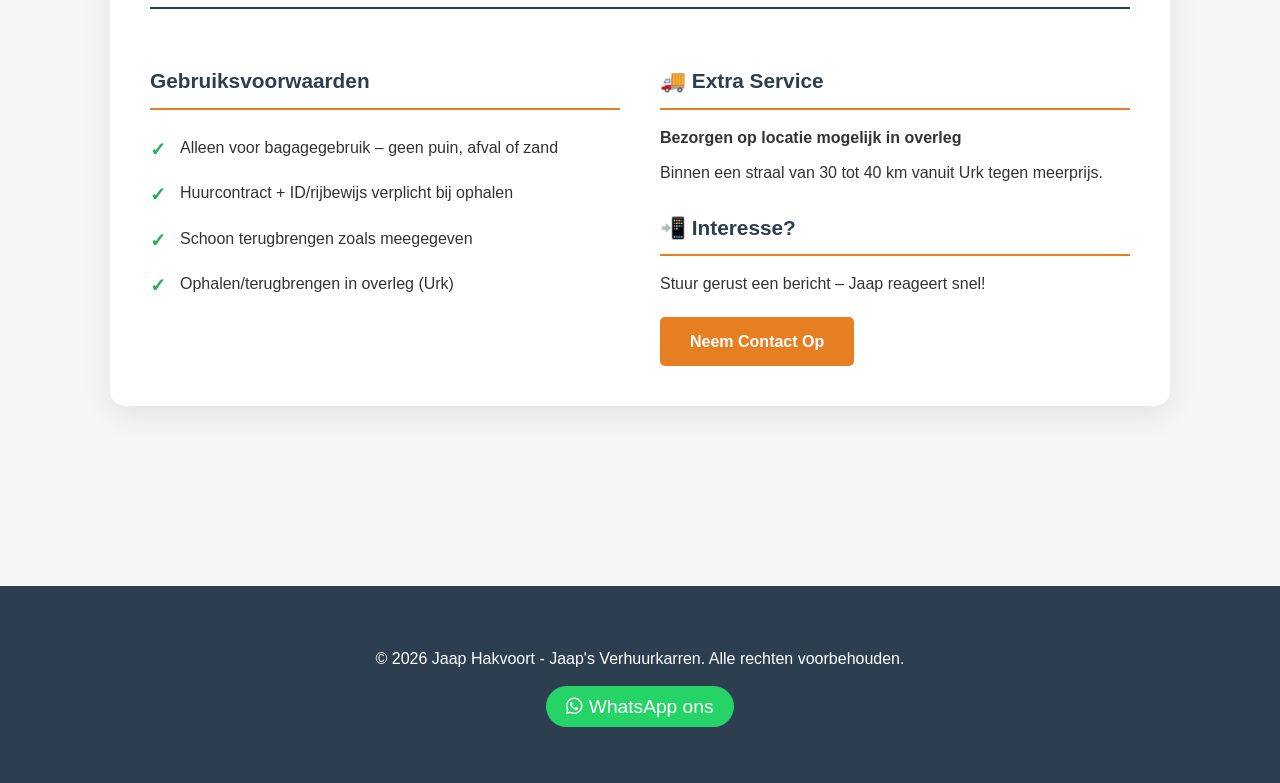
==== commit 910fd077: "Replace thumbnail image with new image source" ====
--- a/pages/aanbod.html
+++ b/pages/aanbod.html
@@ -156,7 +156,7 @@
                             <img src="../img/3.jpeg" alt="Thumbnail">
                         </div>
                         <div class="thumbnail" onclick="changeImage('mainImage1', '../img/7.jpeg', this)">
-                            <img src="../img/14.jpeg" alt="Thumbnail">
+                            <img src="../img/7.jpeg" alt="Thumbnail">
                         </div>
                         <div class="thumbnail" onclick="changeImage('mainImage1', '../img/14.jpeg', this)">
                             <img src="../img/14.jpeg" alt="Thumbnail">
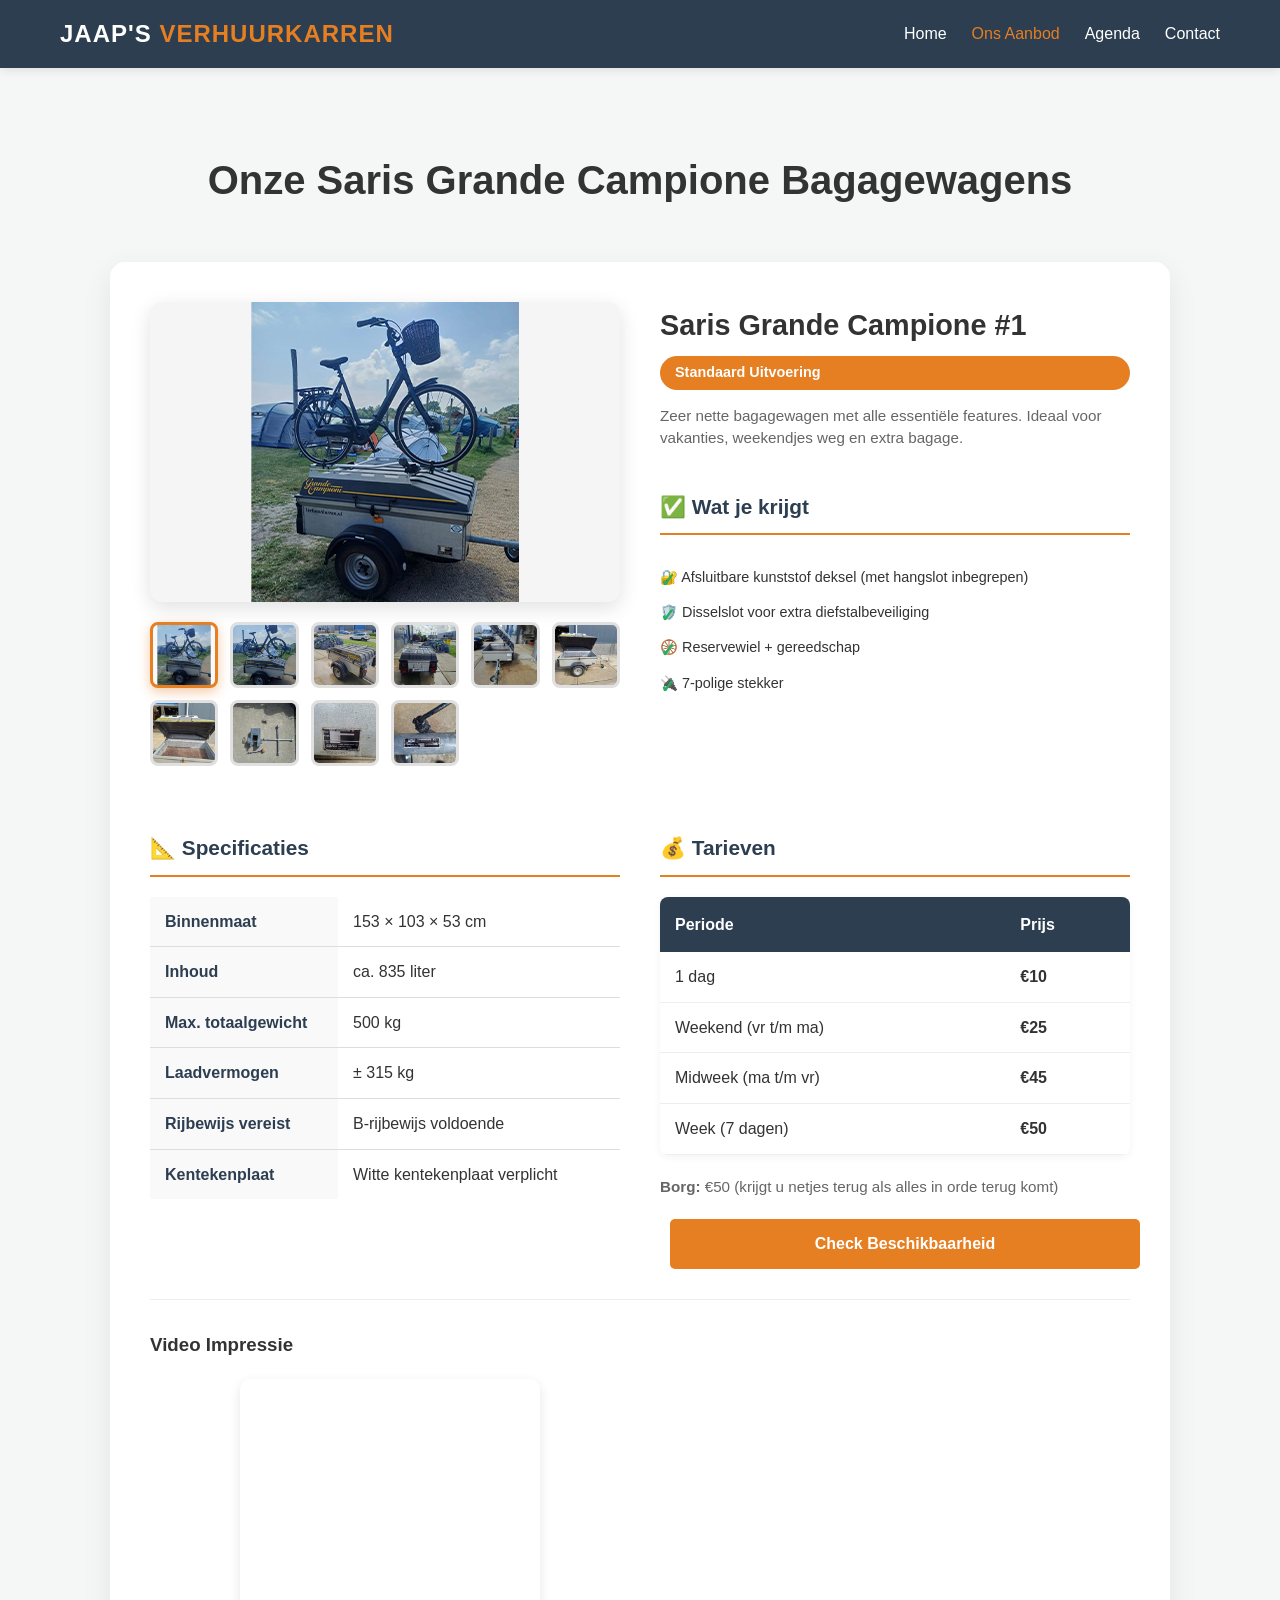
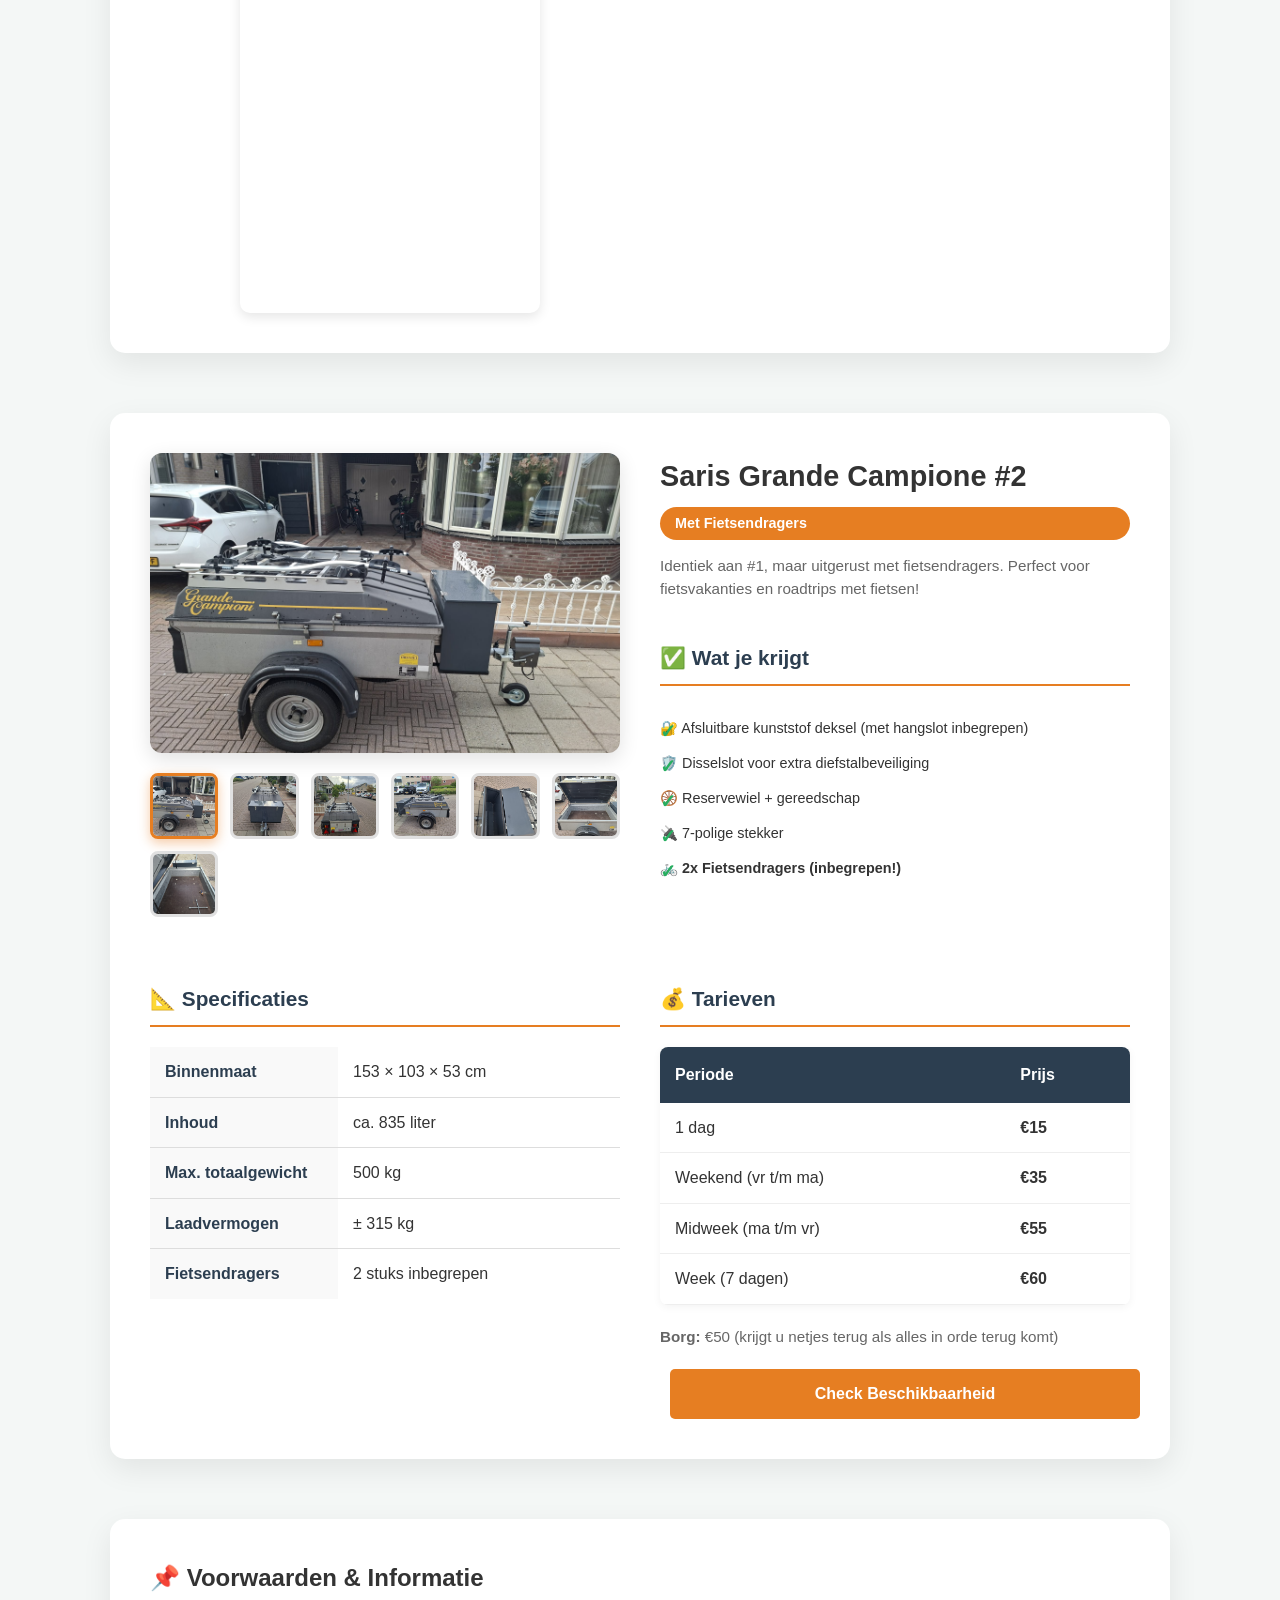
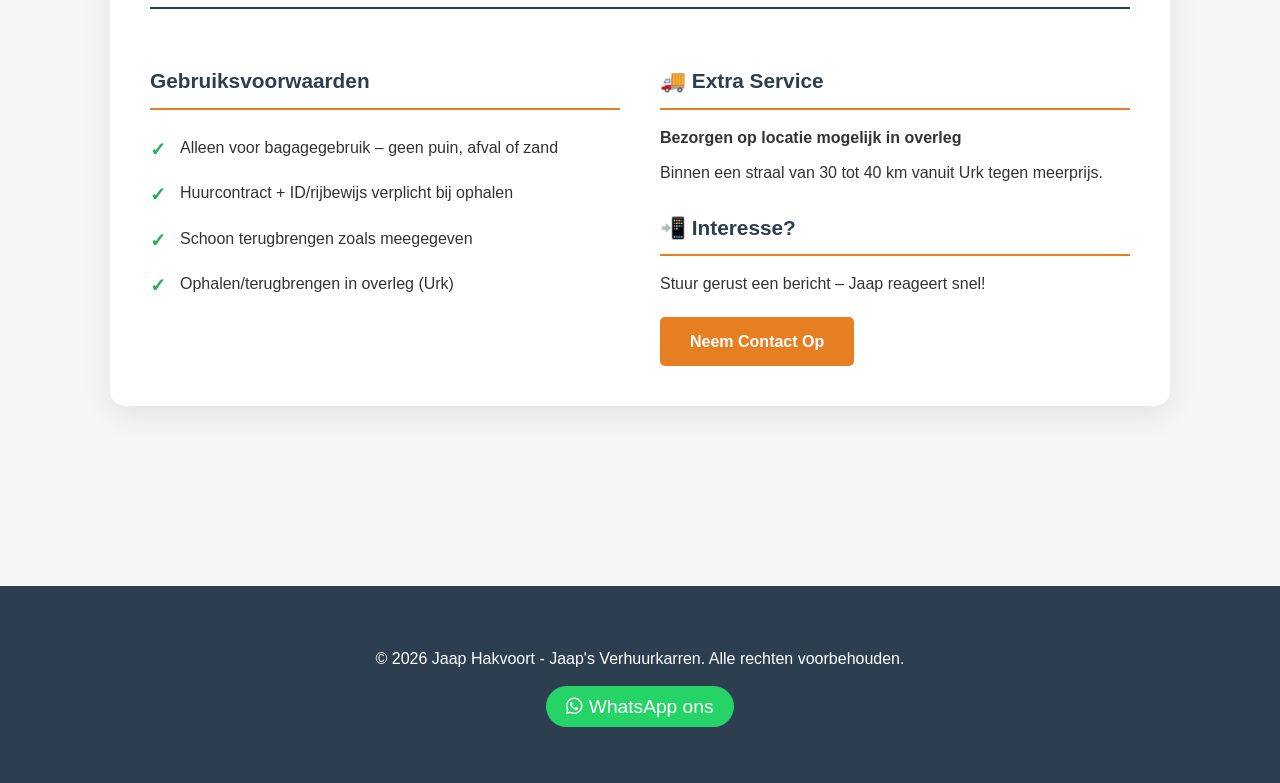
==== commit 266326b6: "Fix: maak galerij tweede kar interactief en herstel ID-conflict" ====
--- a/pages/aanbod.html
+++ b/pages/aanbod.html
@@ -130,9 +130,8 @@
                         <img src="../img/fietskar.png" id="mainImage1" alt="Saris Grande Campione 1">
                     </div>
                     <div class="thumbnails-grid">
-                        
-                        <div class="thumbnail" onclick="changeImage('mainImage1', '../img/WhatsApp Image 2026-08-08 at 11.09.18.jpeg', this)" width:50%; height:100%;>
-                            <img src="../img/WhatsApp Image 2026-08-08 at 11.09.18.jpeg" alt="Thumbnail">
+                        <div class="thumbnail active" onclick="changeImage('mainImage1', '../img/fietskar.png', this)">
+                            <img src="../img/fietskar.png" alt="Thumbnail">
                         </div>
                         <div class="thumbnail" onclick="changeImage('mainImage1', '../img/WhatsApp Image 2026-08-08 at 11.09.18.jpeg', this)">
                             <img src="../img/WhatsApp Image 2026-08-08 at 11.09.18.jpeg" alt="Thumbnail">
@@ -143,13 +142,13 @@
                         <div class="thumbnail" onclick="changeImage('mainImage1', '../img/11.jpeg', this)">
                             <img src="../img/11.jpeg" alt="Thumbnail">
                         </div>
-                         <div class="thumbnail" onclick="changeImage('mainImage1', '../img/13.jpeg', this)">
+                        <div class="thumbnail" onclick="changeImage('mainImage1', '../img/13.jpeg', this)">
                             <img src="../img/13.jpeg" alt="Thumbnail">
                         </div>
                         <div class="thumbnail" onclick="changeImage('mainImage1', '../img/12.jpeg', this)">
                             <img src="../img/12.jpeg" alt="Thumbnail">
                         </div>
-                       <div class="thumbnail" onclick="changeImage('mainImage1', '../img/4.jpeg', this)">
+                        <div class="thumbnail" onclick="changeImage('mainImage1', '../img/4.jpeg', this)">
                             <img src="../img/4.jpeg" alt="Thumbnail">
                         </div>
                         <div class="thumbnail" onclick="changeImage('mainImage1', '../img/3.jpeg', this)">
@@ -161,8 +160,6 @@
                         <div class="thumbnail" onclick="changeImage('mainImage1', '../img/14.jpeg', this)">
                             <img src="../img/14.jpeg" alt="Thumbnail">
                         </div>
-                        
-                        
                     </div>
                 </div>
 
@@ -215,7 +212,6 @@
             <div class="video-section">
                 <h3 style="margin-bottom: 20px;">Video Impressie</h3>
                 <div class="video-grid">
-                   
                     <div class="video-container" style="aspect-ratio: 9/16; max-width: 300px; margin: 0 auto;">
                         <iframe src="https://player.vimeo.com/video/1192032567?badge=0&amp;autopause=0" style="width:100%; height:100%; border:none;" allowfullscreen></iframe>
                     </div>
@@ -228,36 +224,31 @@
             <!-- Top section: Gallery + Quick Info -->
             <div class="trailer-top-section">
                 <div class="gallery-container">
-                    
                     <div class="main-image-container">
-                        <img src="../img/a4.jpeg" id="mainImage1" alt="Saris Grande Campione 1">
+                        <img src="../img/a4.jpeg" id="mainImage2" alt="Saris Grande Campione 2">
                     </div>
                     <div class="thumbnails-grid">
-                        
-                        <div class="thumbnail" onclick="changeImage('mainImage1', '../img/a4.jpeg', this)">
-                            <img src="../img/8.jpeg" alt="Thumbnail">
-                        </div>
-                        <div class="thumbnail" onclick="changeImage('mainImage1', '../img/a1.jpeg', this)">
-                            <img src="../img/9.jpeg" alt="Thumbnail">
-                        </div>
-                        <div class="thumbnail" onclick="changeImage('mainImage1', '../img/a5.jpeg', this)">
-                            <img src="../img/10.jpeg" alt="Thumbnail">
-                        </div>
-                        <div class="thumbnail" onclick="changeImage('mainImage1', '../img/a6.jpeg', this)">
-                            <img src="../img/11.jpeg" alt="Thumbnail">
-                        </div>
-                         <div class="thumbnail" onclick="changeImage('mainImage1', '../img/a7.jpeg', this)">
-                            <img src="../img/13.jpeg" alt="Thumbnail">
-                        </div>
-                        <div class="thumbnail" onclick="changeImage('mainImage1', '../img/a9.jpeg', this)">
-                            <img src="../img/12.jpeg" alt="Thumbnail">
-                        </div>
-                       <div class="thumbnail" onclick="changeImage('mainImage1', '../img/a11.jpeg', this)">
-                            <img src="../img/4.jpeg" alt="Thumbnail">
-                        </div>
-                       
-                        
-                        
+                        <div class="thumbnail active" onclick="changeImage('mainImage2', '../img/a4.jpeg', this)">
+                            <img src="../img/a4.jpeg" alt="Thumbnail">
+                        </div>
+                        <div class="thumbnail" onclick="changeImage('mainImage2', '../img/a1.jpeg', this)">
+                            <img src="../img/a1.jpeg" alt="Thumbnail">
+                        </div>
+                        <div class="thumbnail" onclick="changeImage('mainImage2', '../img/a5.jpeg', this)">
+                            <img src="../img/a5.jpeg" alt="Thumbnail">
+                        </div>
+                        <div class="thumbnail" onclick="changeImage('mainImage2', '../img/a6.jpeg', this)">
+                            <img src="../img/a6.jpeg" alt="Thumbnail">
+                        </div>
+                        <div class="thumbnail" onclick="changeImage('mainImage2', '../img/a7.jpeg', this)">
+                            <img src="../img/a7.jpeg" alt="Thumbnail">
+                        </div>
+                        <div class="thumbnail" onclick="changeImage('mainImage2', '../img/a9.jpeg', this)">
+                            <img src="../img/a9.jpeg" alt="Thumbnail">
+                        </div>
+                        <div class="thumbnail" onclick="changeImage('mainImage2', '../img/a11.jpeg', this)">
+                            <img src="../img/a11.jpeg" alt="Thumbnail">
+                        </div>
                     </div>
                 </div>
 
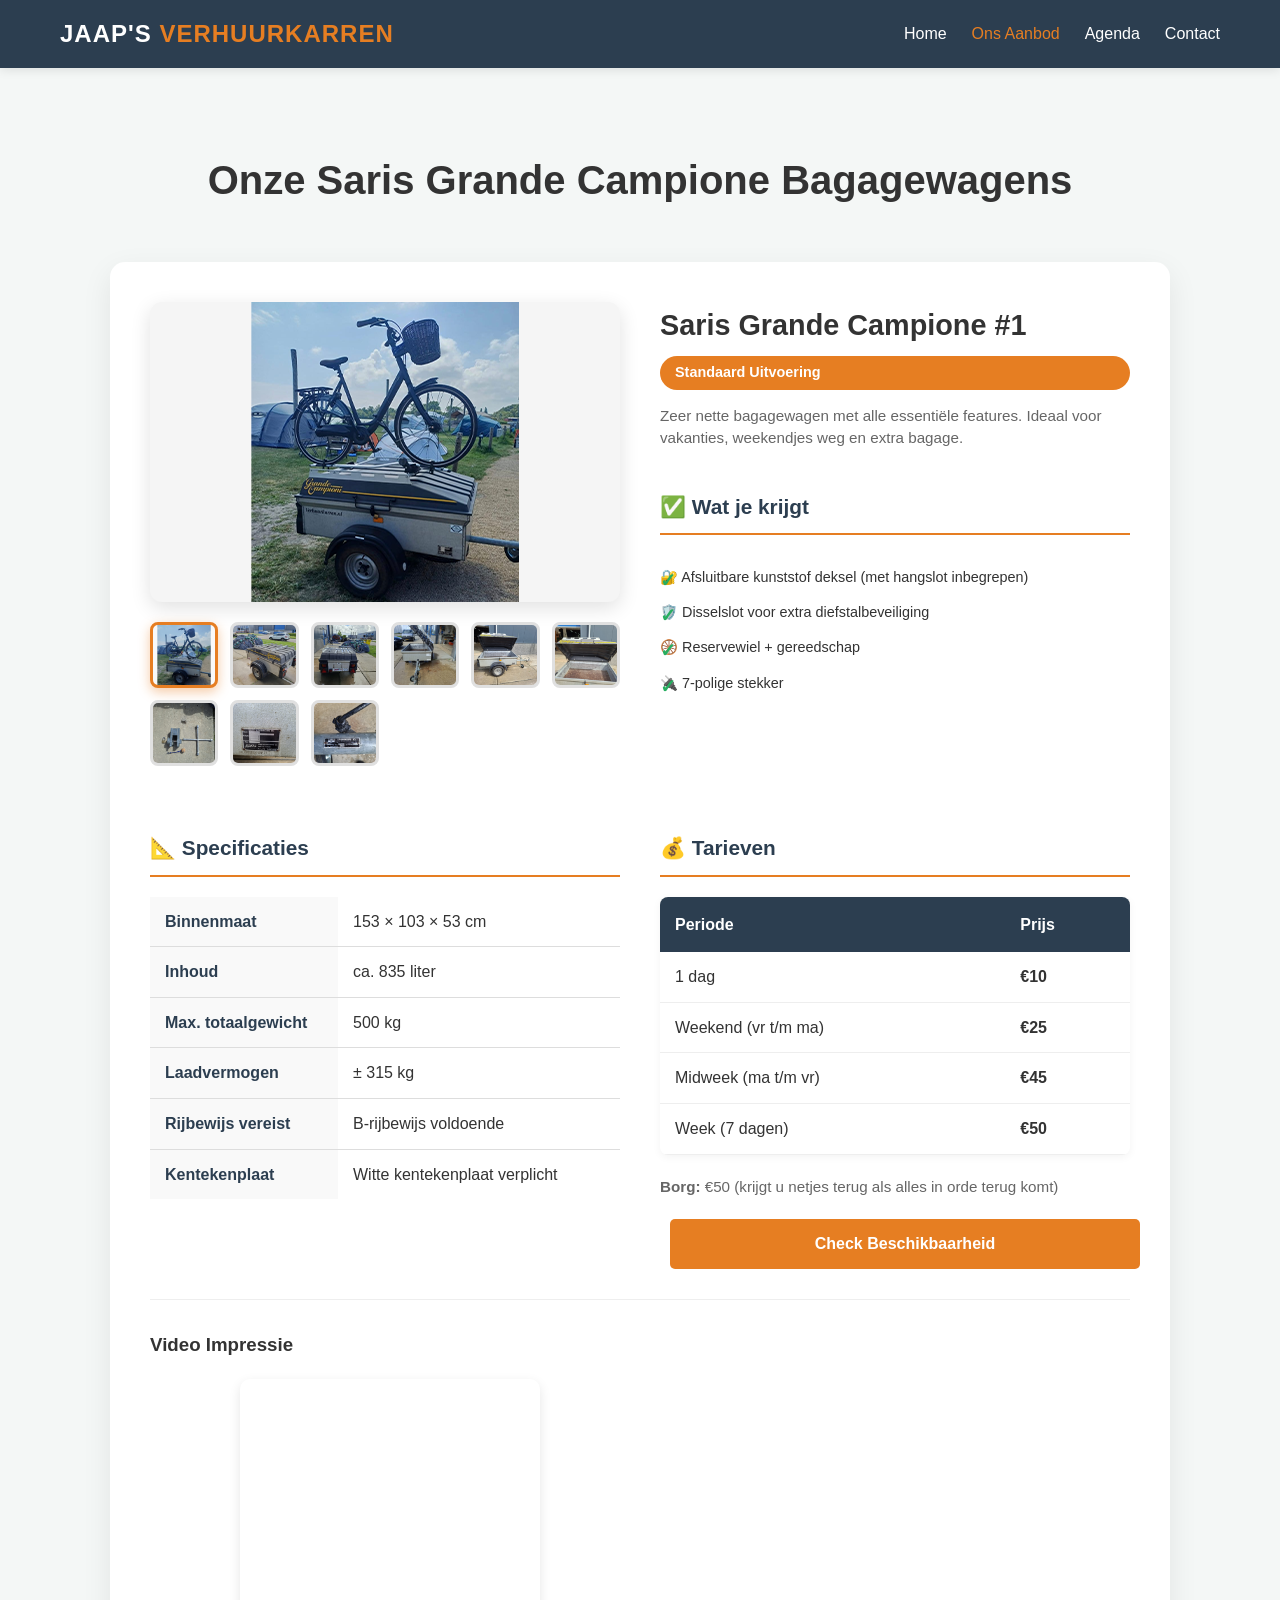
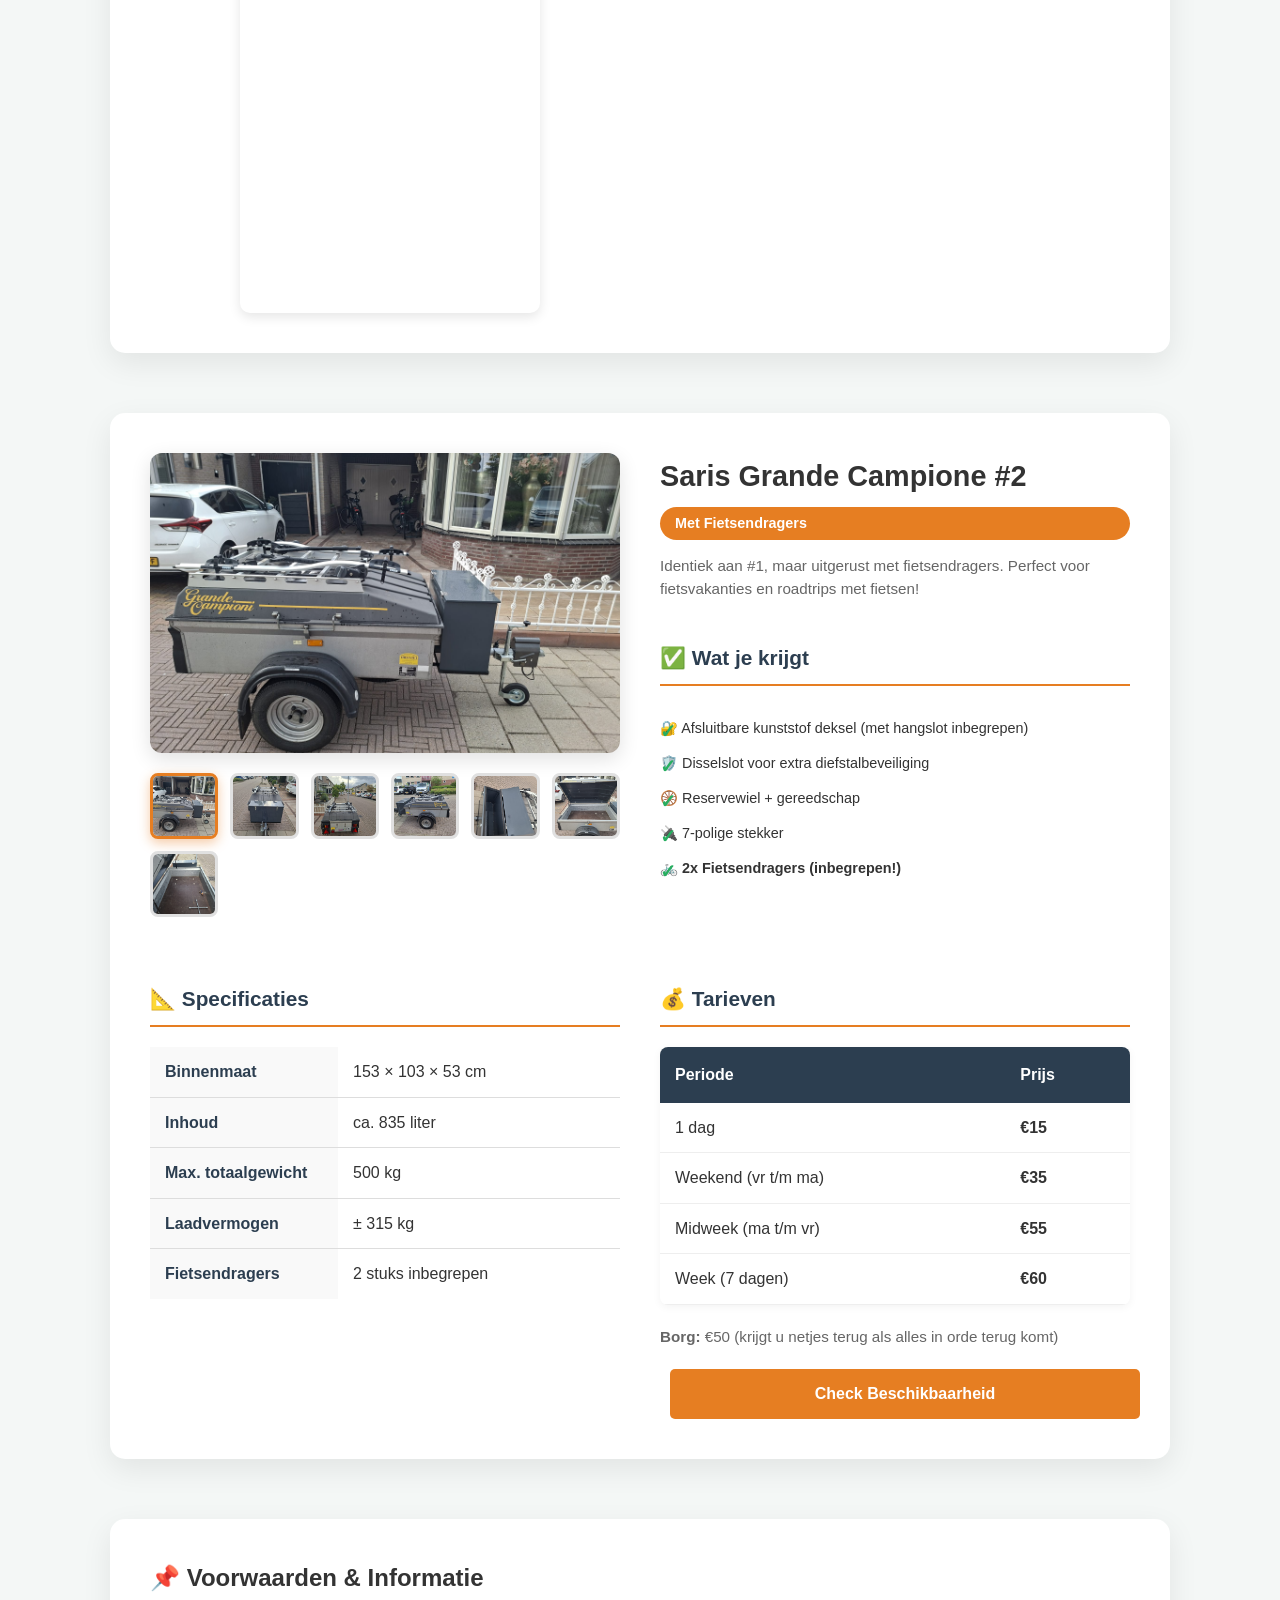
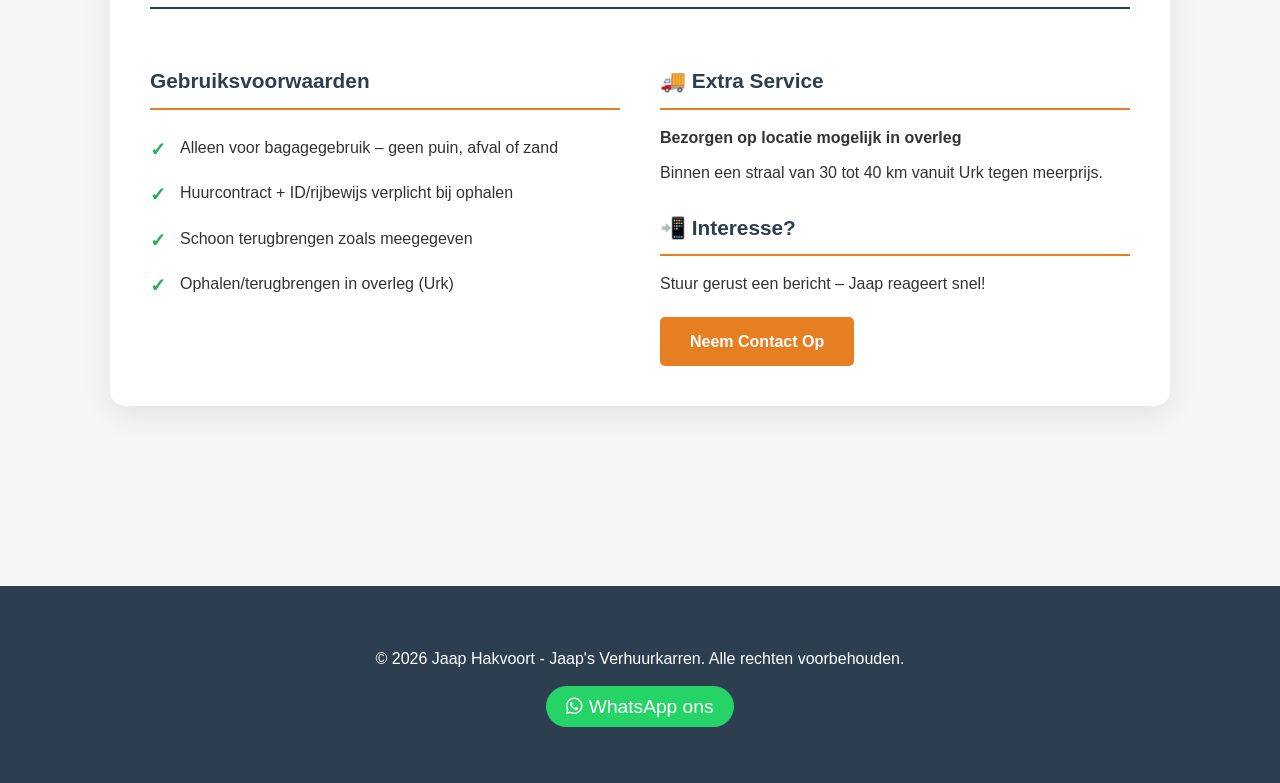
==== commit e2effc37: "Remove WhatsApp thumbnail from aanbod.html Removed a thumbnail image for WhatsApp." ====
--- a/pages/aanbod.html
+++ b/pages/aanbod.html
@@ -133,9 +133,7 @@
                         <div class="thumbnail active" onclick="changeImage('mainImage1', '../img/fietskar.png', this)">
                             <img src="../img/fietskar.png" alt="Thumbnail">
                         </div>
-                        <div class="thumbnail" onclick="changeImage('mainImage1', '../img/WhatsApp Image 2026-08-08 at 11.09.18.jpeg', this)">
-                            <img src="../img/WhatsApp Image 2026-08-08 at 11.09.18.jpeg" alt="Thumbnail">
-                        </div>
+                        
                         <div class="thumbnail" onclick="changeImage('mainImage1', '../img/10.jpeg', this)">
                             <img src="../img/10.jpeg" alt="Thumbnail">
                         </div>
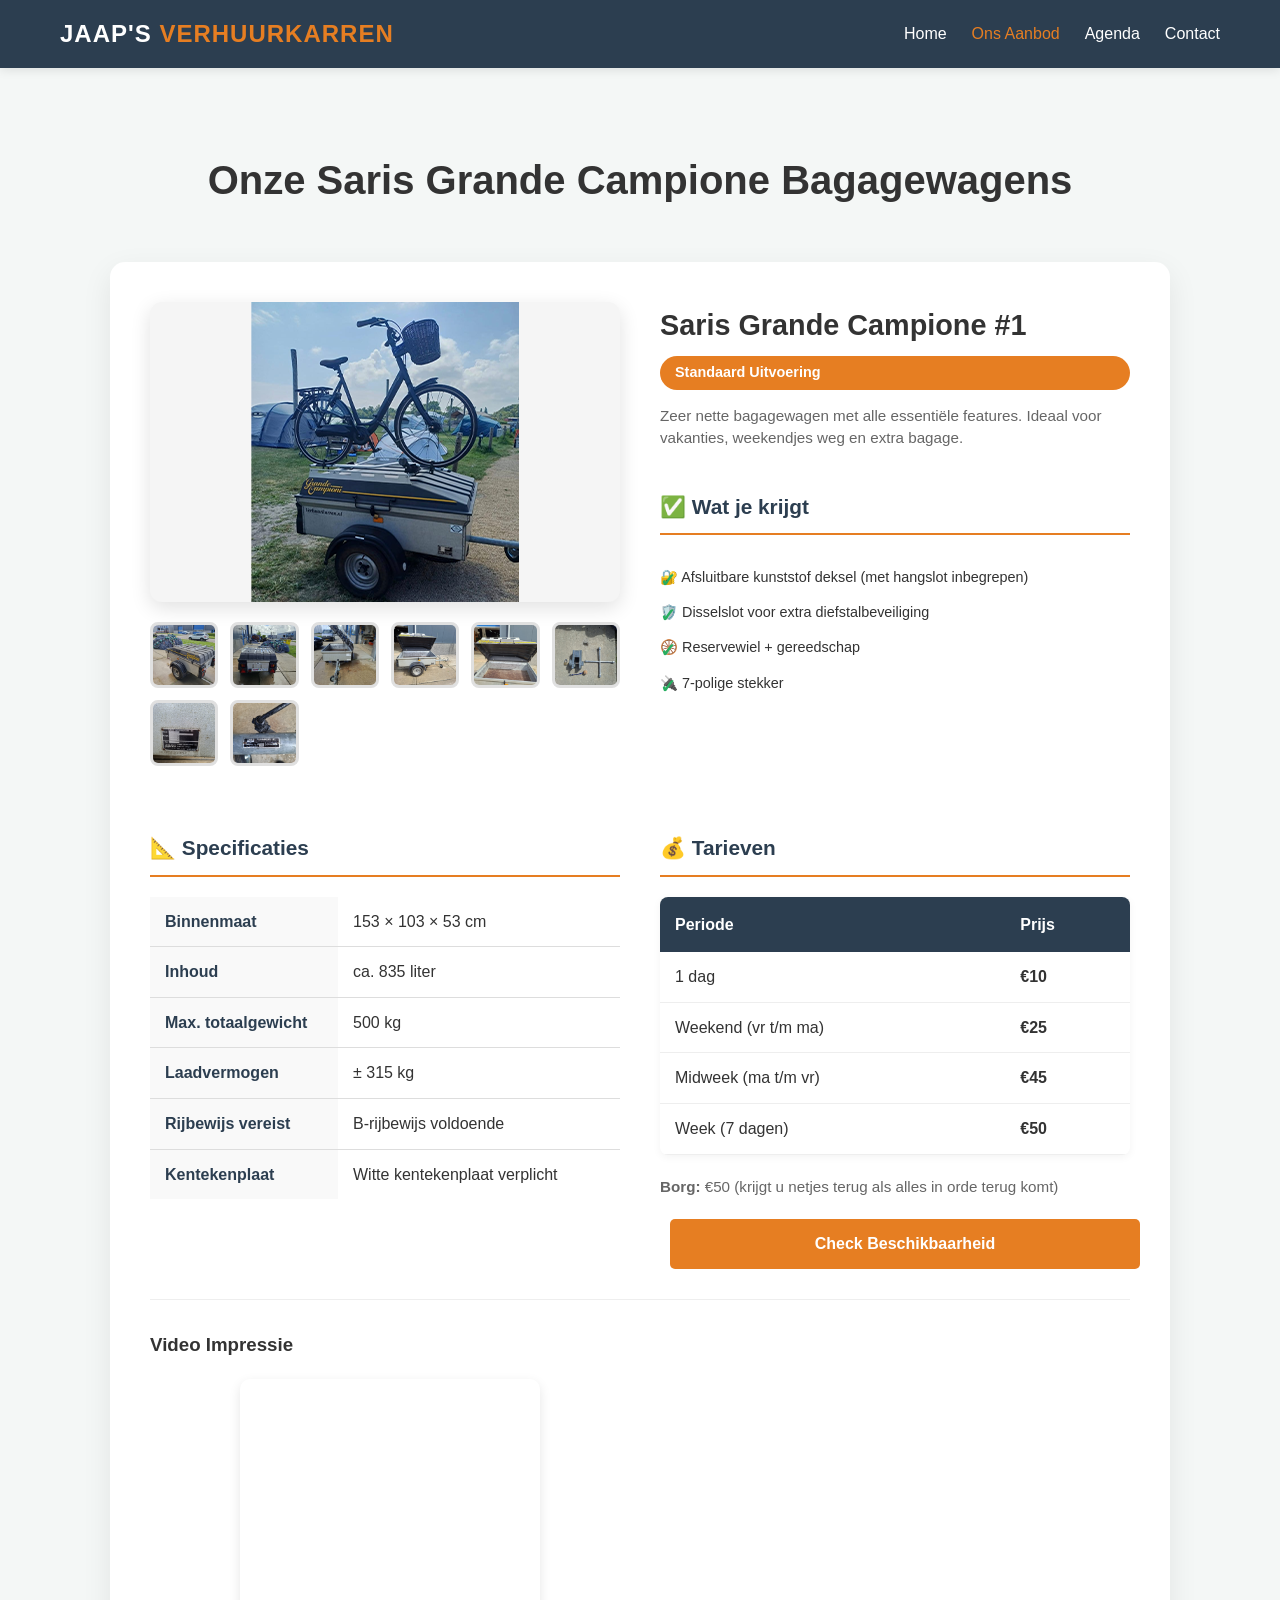
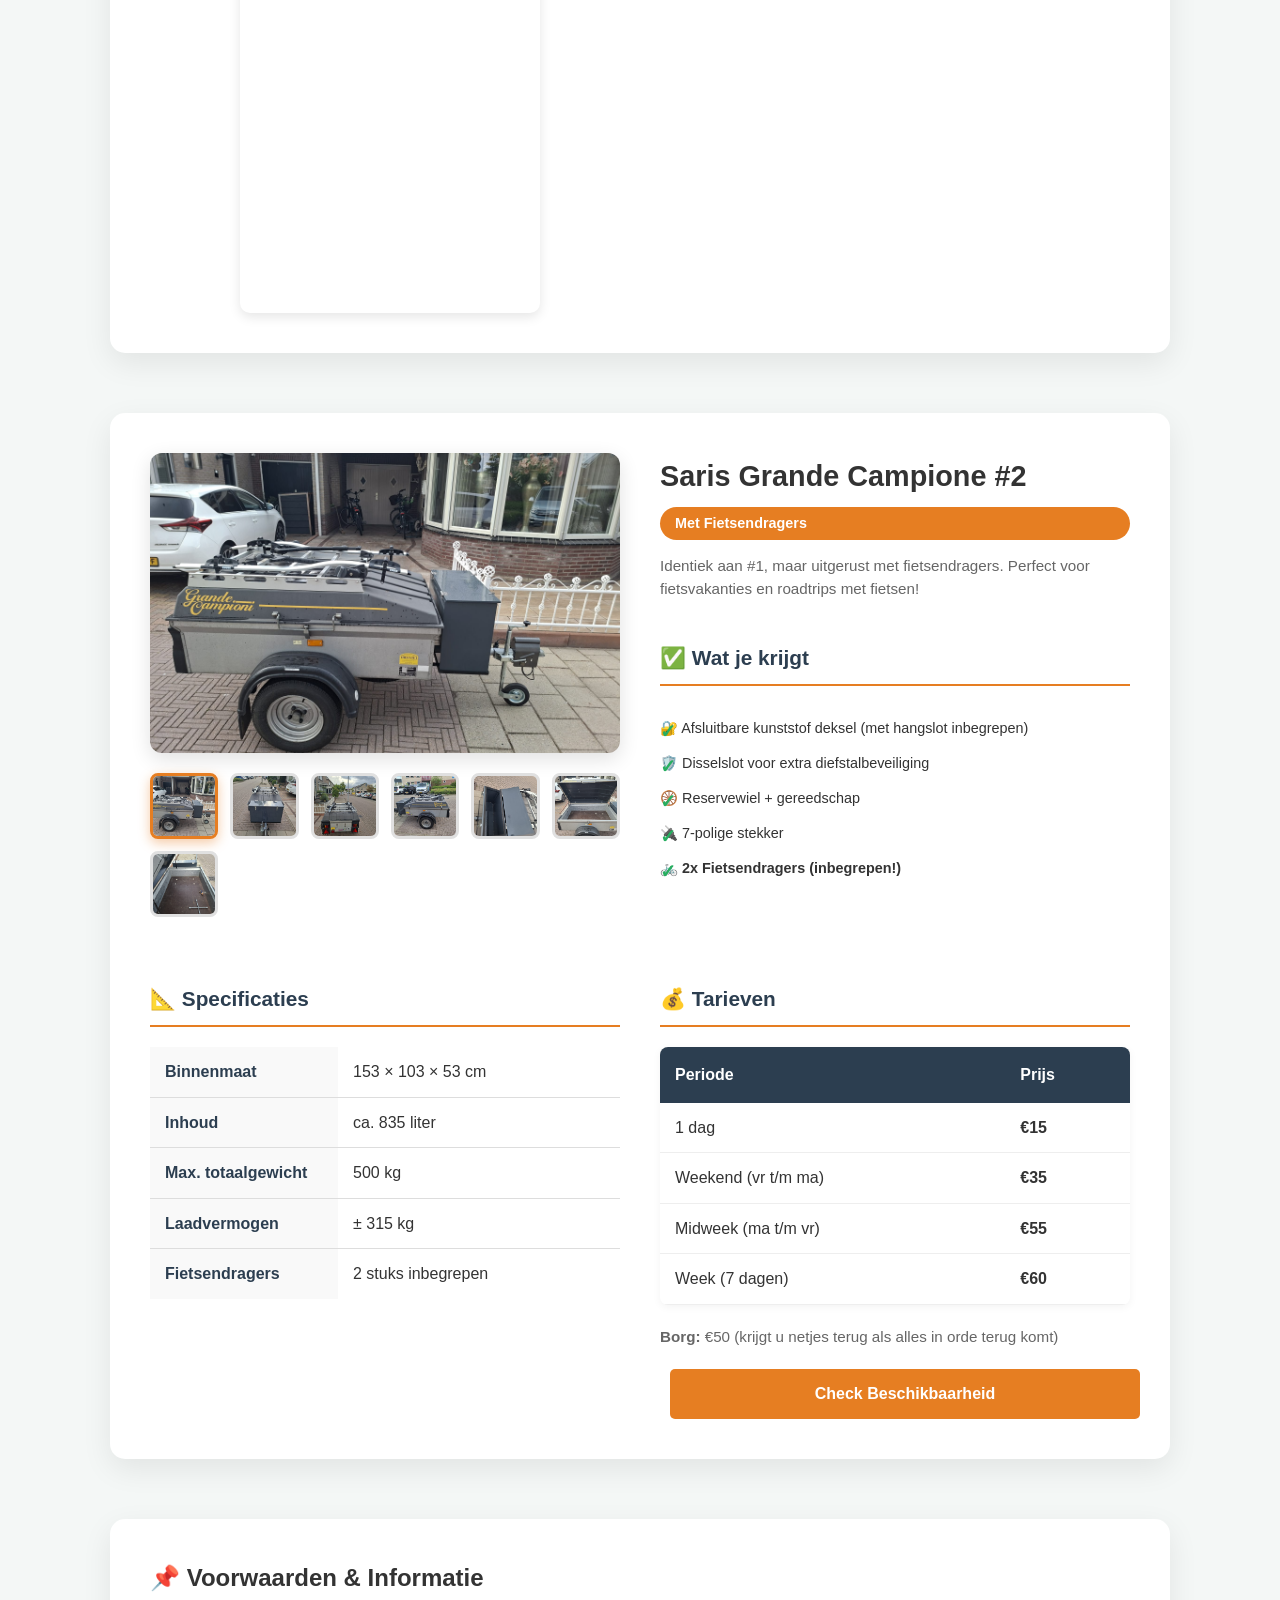
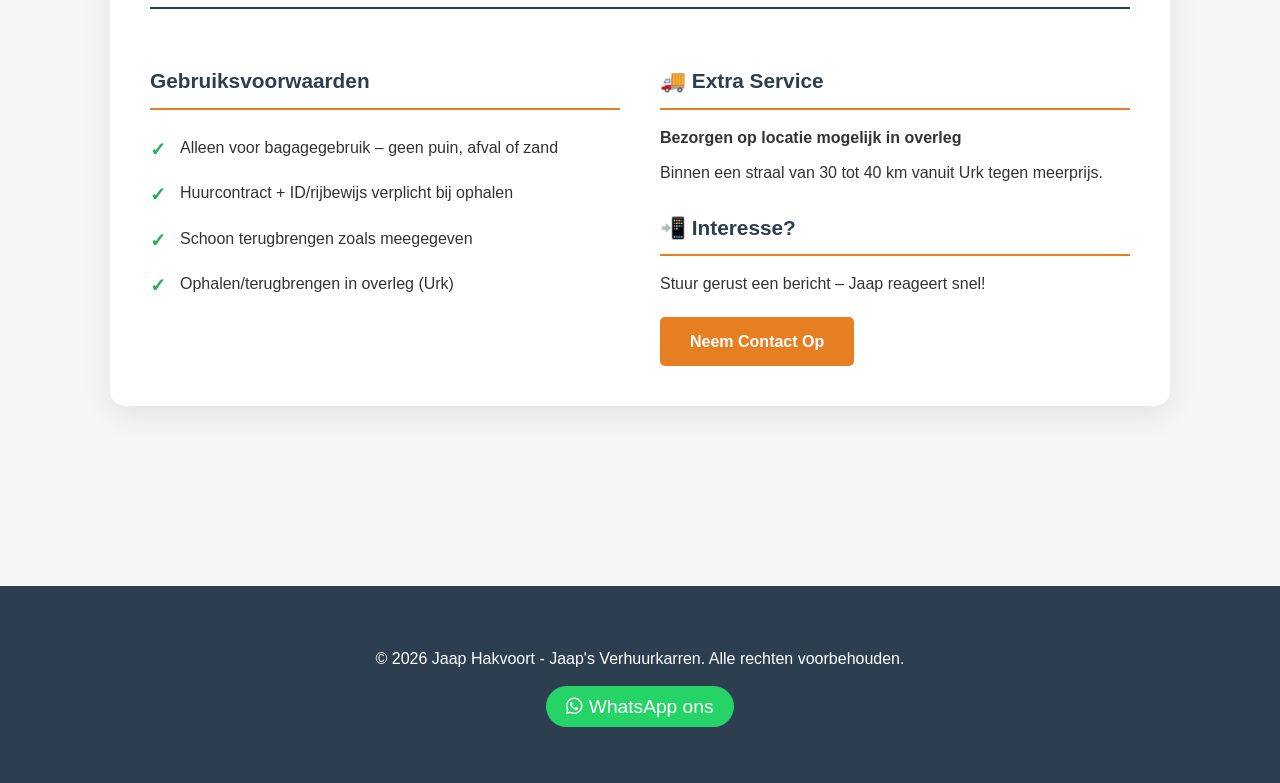
==== commit 970d4040: "Update image thumbnails in aanbod.html Removed the active thumbnail for 'fietskar.png' and added new" ====
--- a/pages/aanbod.html
+++ b/pages/aanbod.html
@@ -130,9 +130,7 @@
                         <img src="../img/fietskar.png" id="mainImage1" alt="Saris Grande Campione 1">
                     </div>
                     <div class="thumbnails-grid">
-                        <div class="thumbnail active" onclick="changeImage('mainImage1', '../img/fietskar.png', this)">
-                            <img src="../img/fietskar.png" alt="Thumbnail">
-                        </div>
+                        
                         
                         <div class="thumbnail" onclick="changeImage('mainImage1', '../img/10.jpeg', this)">
                             <img src="../img/10.jpeg" alt="Thumbnail">
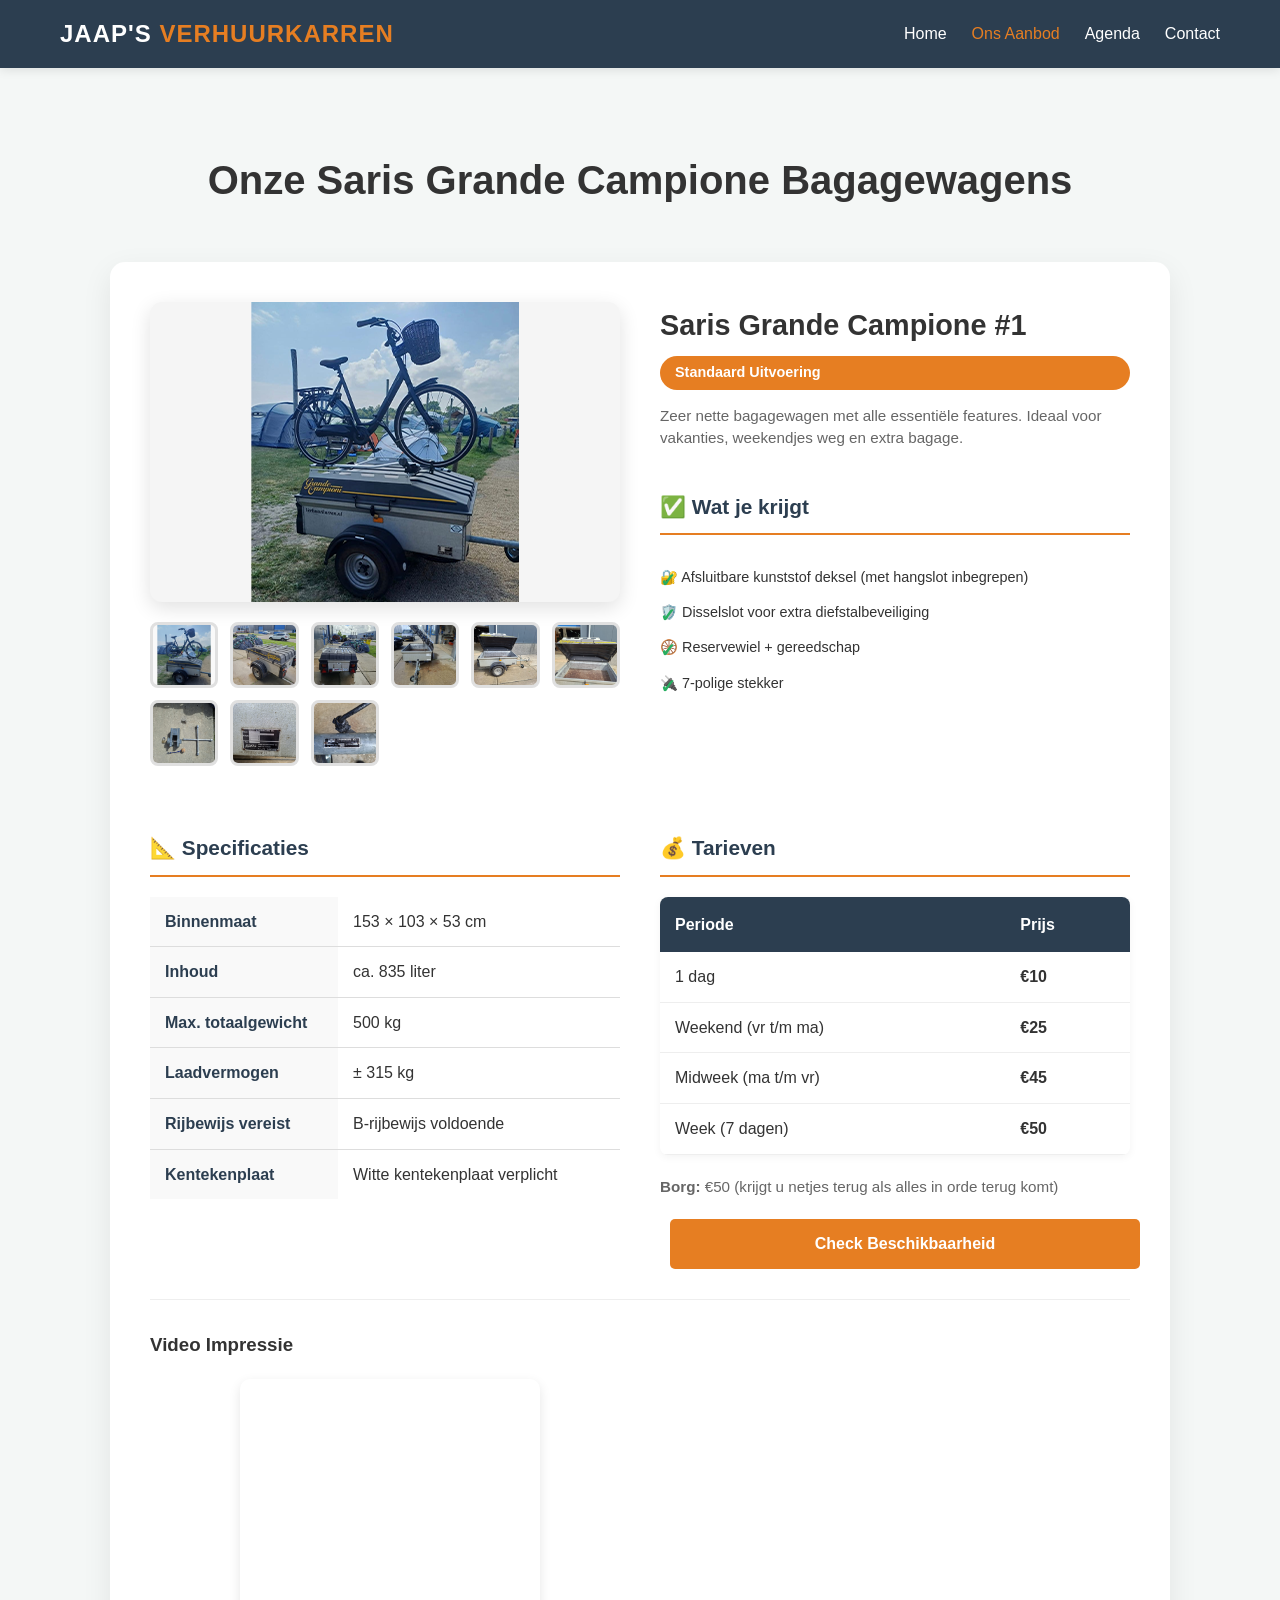
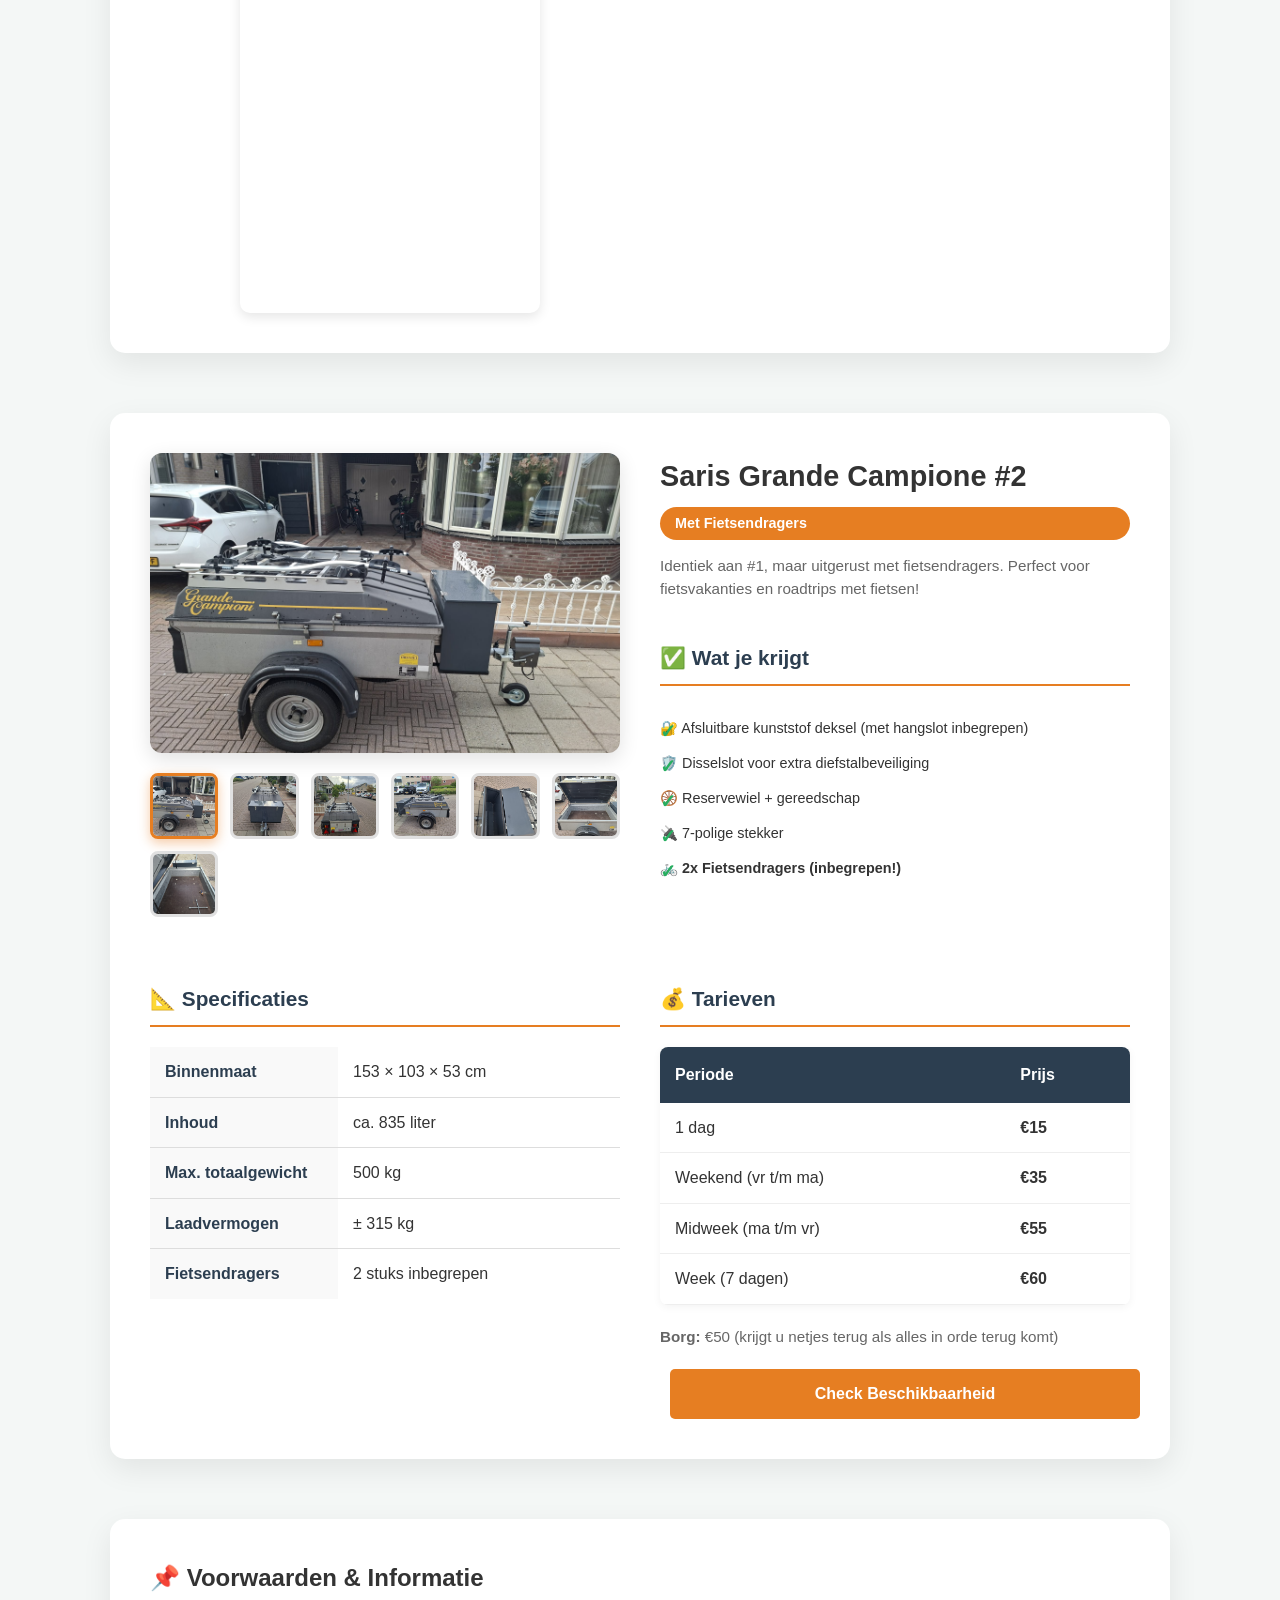
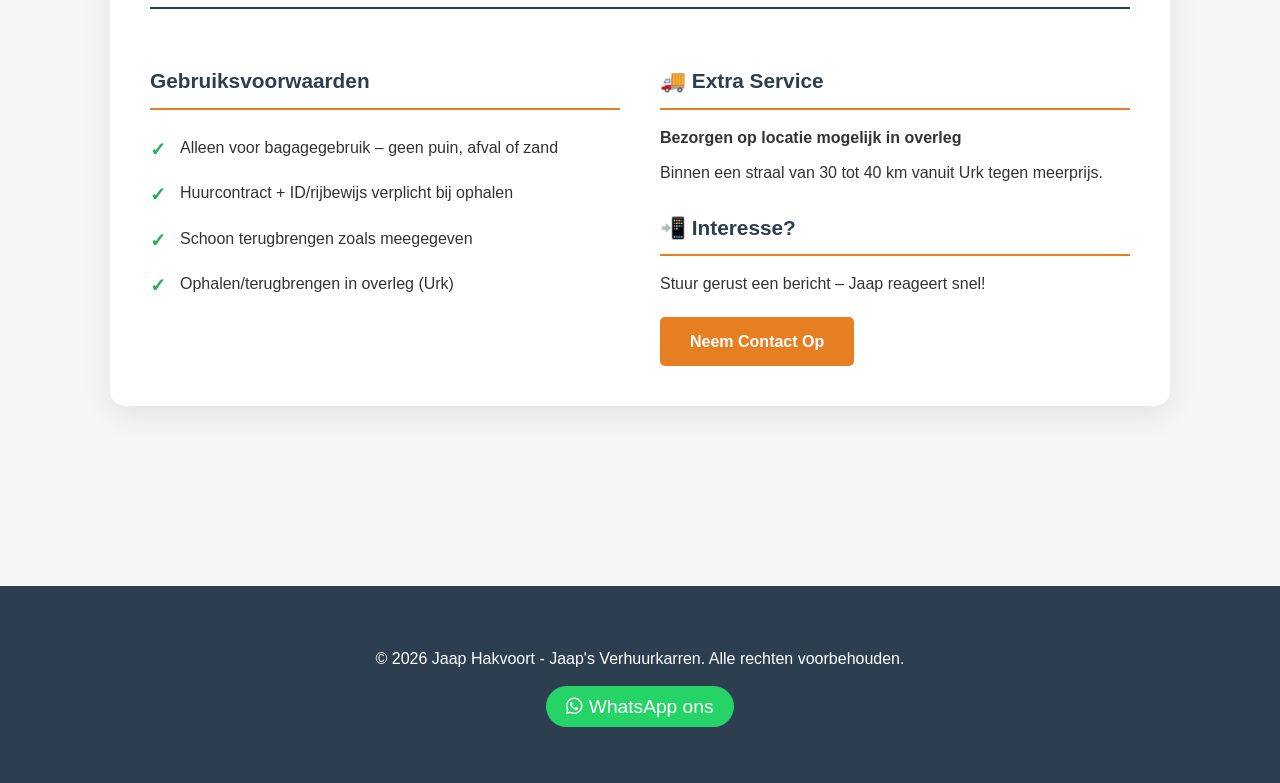
==== commit 1eb425ae: "Add thumbnail for fietskar image in gallery Added a thumbnail for the main image in the gallery." ====
--- a/pages/aanbod.html
+++ b/pages/aanbod.html
@@ -129,9 +129,10 @@
                     <div class="main-image-container">
                         <img src="../img/fietskar.png" id="mainImage1" alt="Saris Grande Campione 1">
                     </div>
-                    <div class="thumbnails-grid">
-                        
-                        
+                    <div class="thumbnails-grid">                                          
+                        <div class="thumbnail" onclick="changeImage('mainImage1', '../img/fietskar.png', this)">
+                            <img src="../img/fietskar.png" alt="Thumbnail">
+                        </div>
                         <div class="thumbnail" onclick="changeImage('mainImage1', '../img/10.jpeg', this)">
                             <img src="../img/10.jpeg" alt="Thumbnail">
                         </div>
